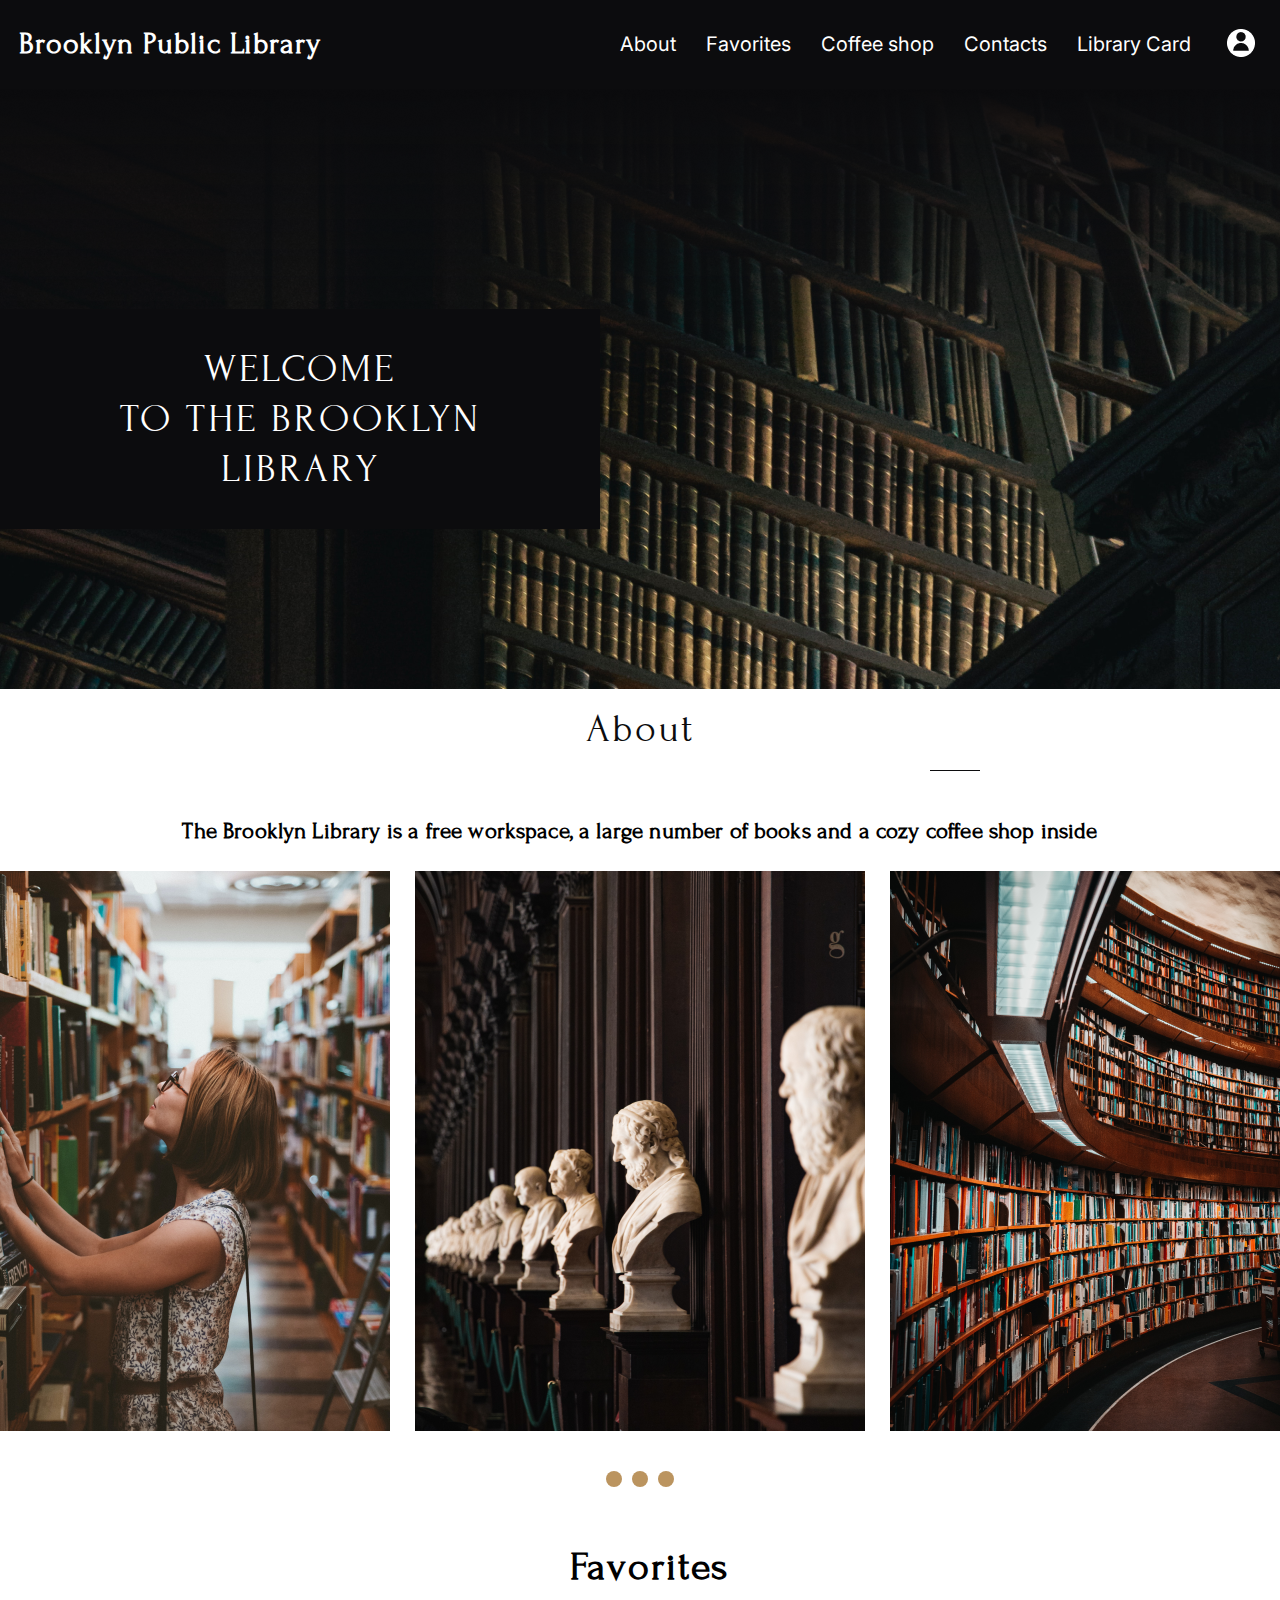
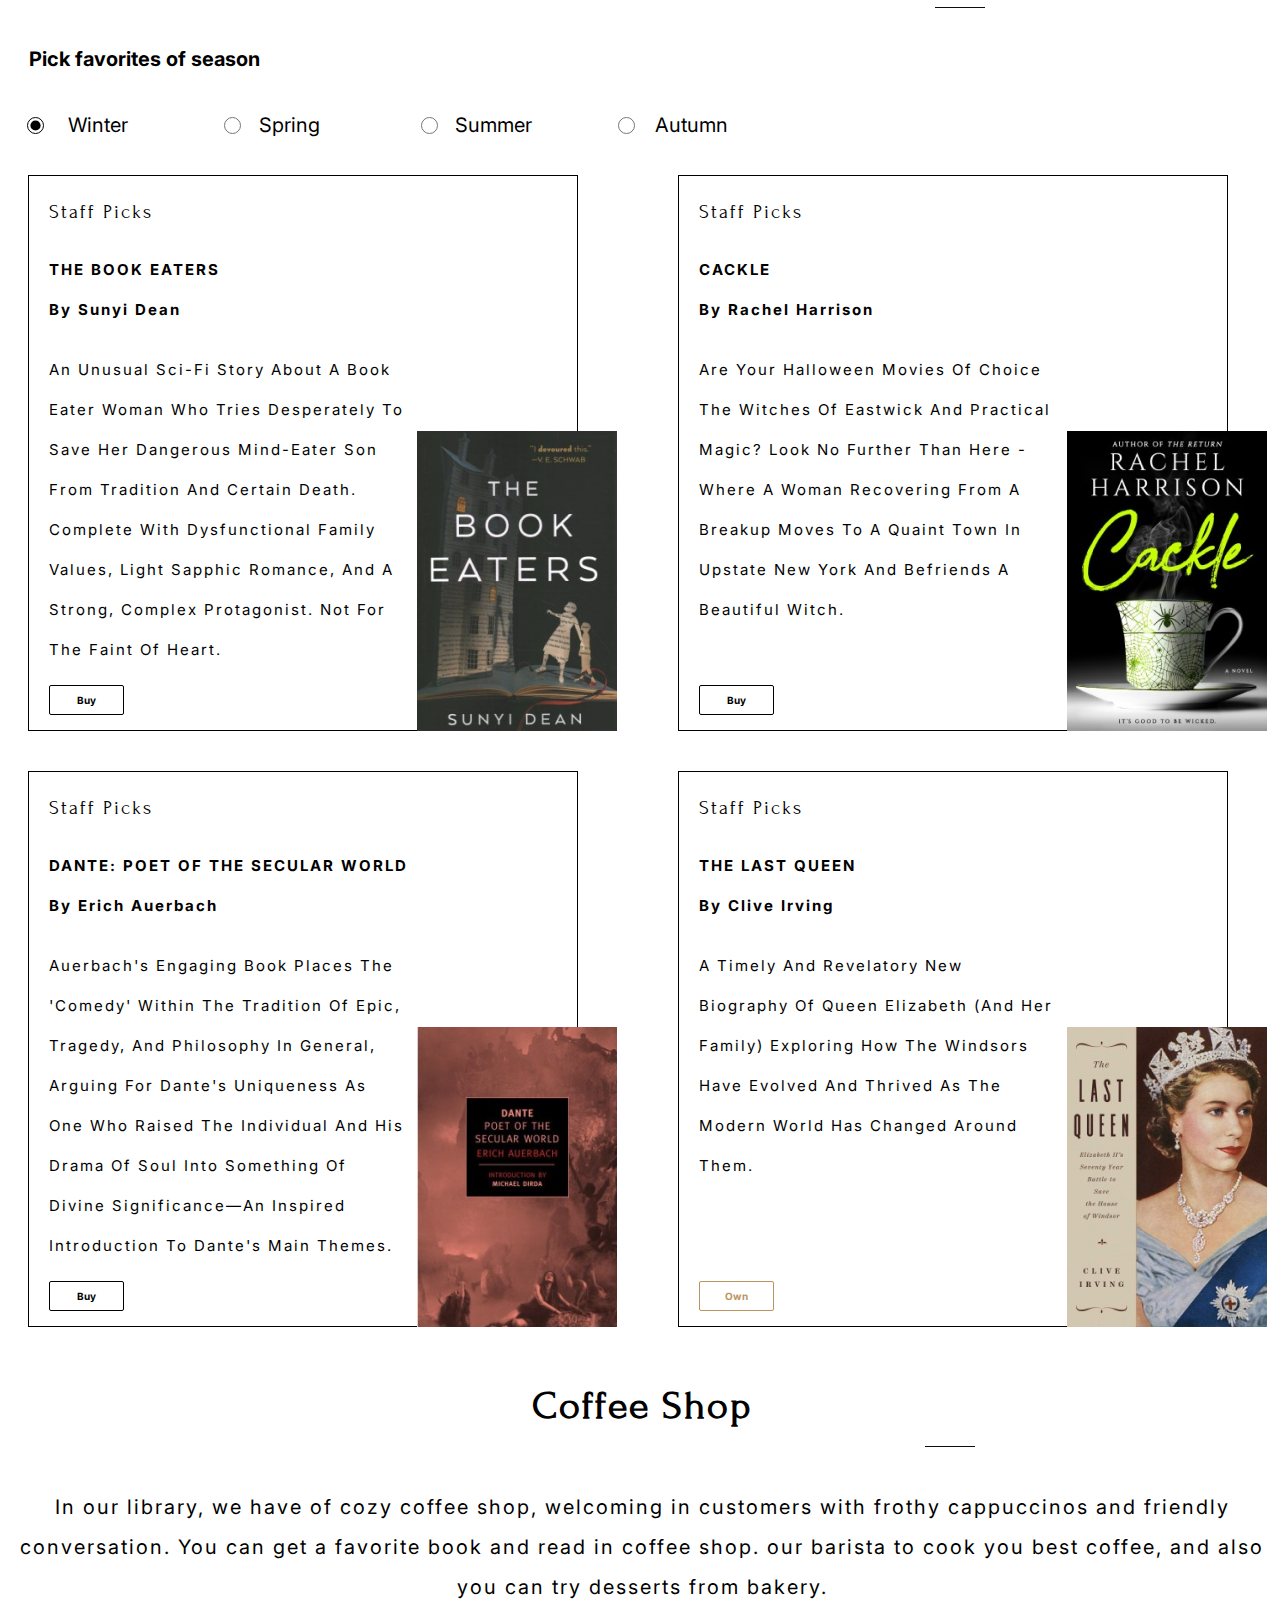
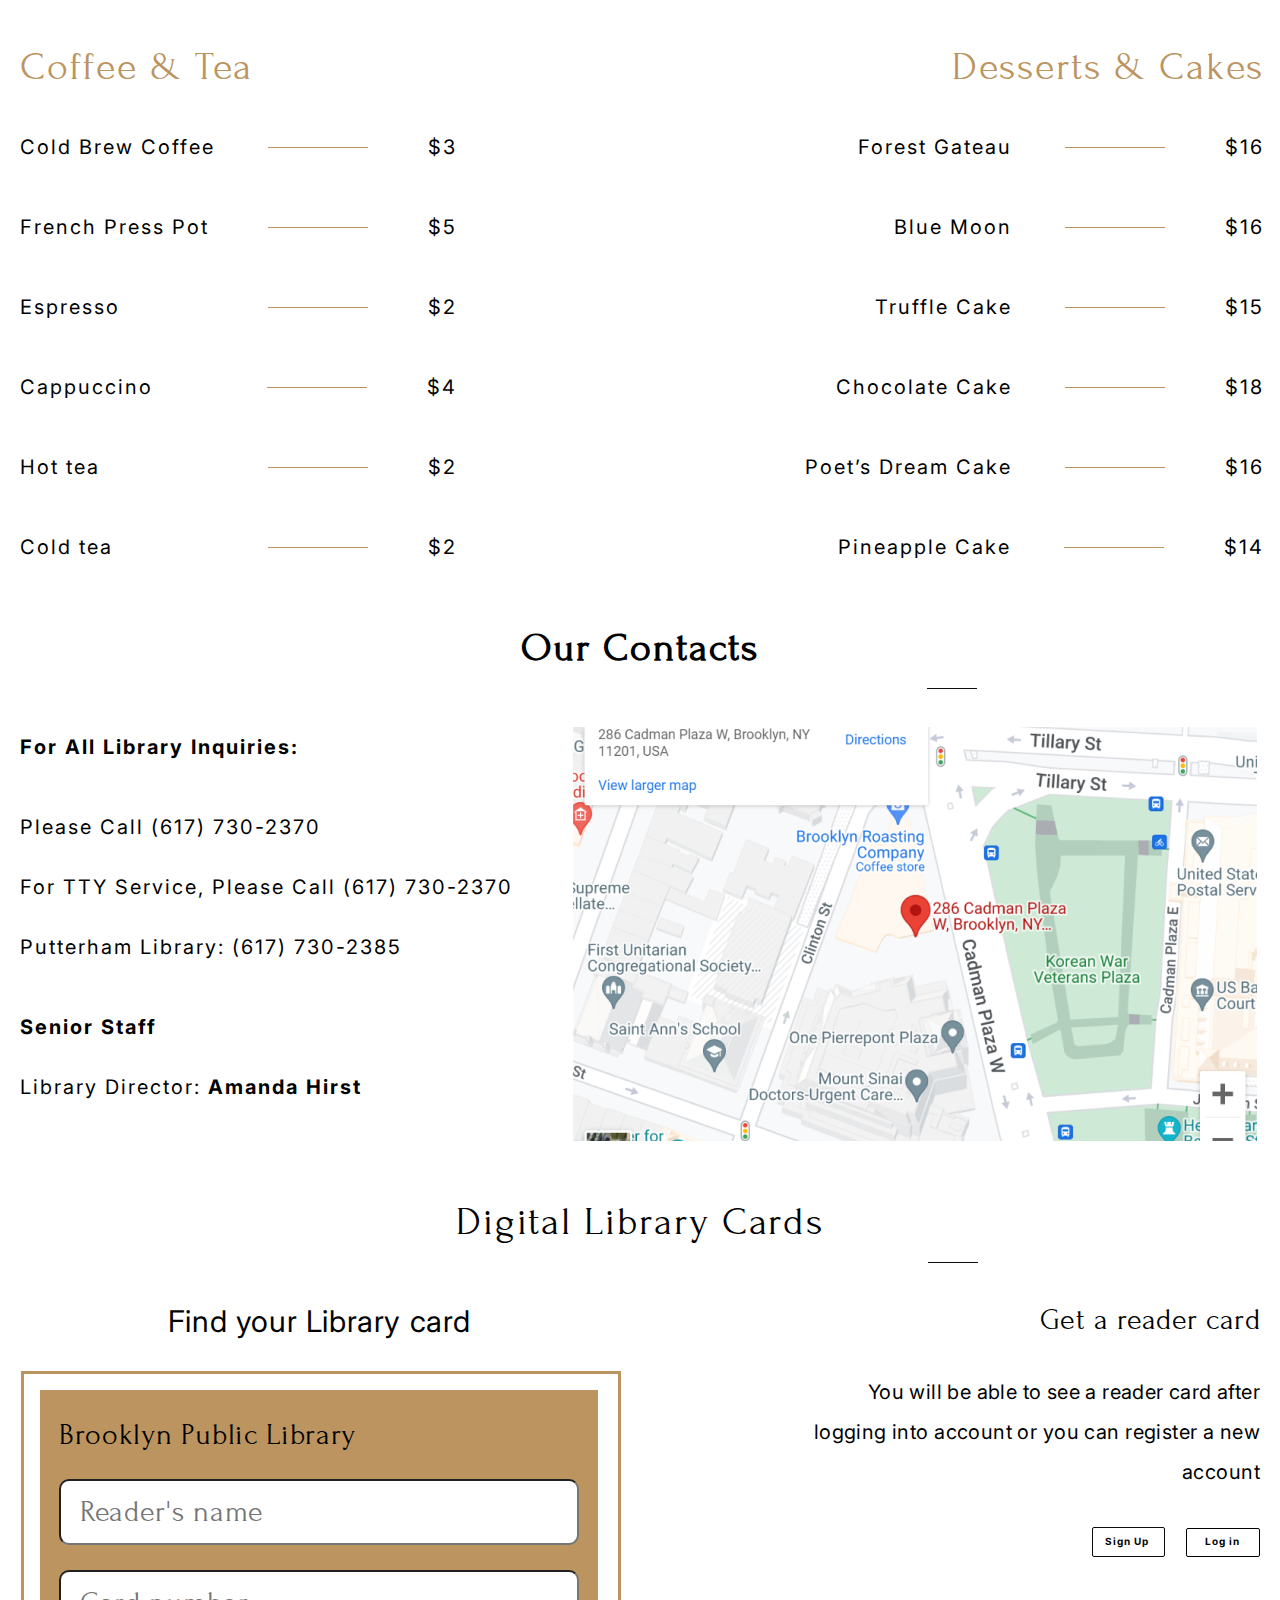
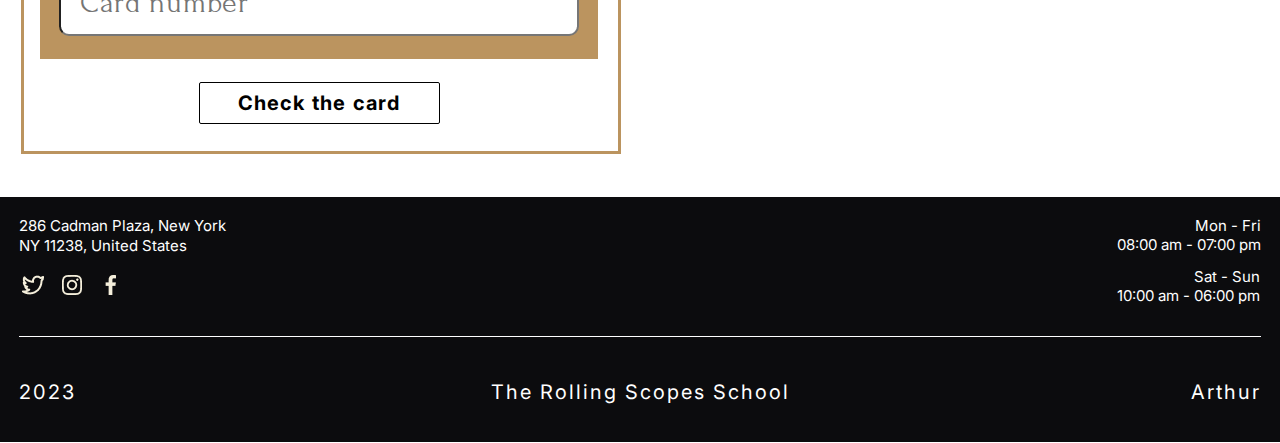
==== library/index.html @ 0f96436e "feat: pixel perfect footer" ====
<!DOCTYPE html>
<html lang="en">

<head>
  <meta charset="UTF-8" />
  <meta name="viewport" content="width=device-width, initial-scale=1.0" />
  <meta http-equiv="X-UA-Compatible" content="IE=edge" />
  <title>Library</title>
  <link rel="image/x-icon" href="/favicon.ico">
  <link href="style.css" rel="stylesheet" type="text/css" />
</head>

<body>
  <main class="main">
    <header class="header">
      <h1 class="header__title title">Brooklyn Public Library</h1>
      <nav class="nav" data-nav>
        <ul class="nav__list">
          <li class="nav__item">
            <a href="#about" class="nav__link">About</a>
          </li>
          <li class="nav__item">
            <a href="#favorites" class="nav__link">Favorites</a>
          </li>
          <li class="nav__item">
            <a href="#coffe__shop" class="nav__link">Coffee shop</a>
          </li>
          <li class="nav__item">
            <a href="#ourContacts" class="nav__link">Contacts</a>
          </li>
          <li class="nav__item">
            <a href="#library__card" class="nav__link">Library Card</a>
          </li>
        </ul>
        <div id="drop-menu">
          <div class="drop-menu">
            <div class="profile">
              Profile
              <div class="log-in">
                Log in
                <div class="sub-menu">Подменю 1
                </div>
              </div>
              <div class="register">
                Register
                <div class="sub-menu">Подменю 2
                </div>
              </div>
            </div>
          </div>
      </nav>
      <div class="profile">
        <button class="button button_icon"><img src="./img/icon/icon_profile.png" alt="icon_profile"></button>
      </div>
      <button class="burger" data-burger aria-label="Открыть меню" aria-expanded="false">
        <span class="burger__line"></span>
      </button>
    </header>
    <section class="welcome">
      <div class="welcome__title title">Welcome <br> to the Brooklyn <br> Library</div>
    </section>
    <section id="about" class="about">
      <h2 class="title about__title">About</h2>
      <div class="section-text about__section-text">The Brooklyn Library is a free workspace, a large number of books
        and a cozy coffee shop inside</div>
      <div class="slider">
        <div class="slider__item">
          <button class="swipe__left"><img src="./img/icon/carretleft.svg"></img></button>
          <div class="slider__wrapper">
            <div class="slider__images">
              <div class="slider__image"><img src="img/image1.png" alt="pretty girl"></div>
              <div class="slider__image"><img src="img/image2.png" alt="pretty statue"></div>
              <div class="slider__image"><img src="img/image3.png" alt="a lot of books"></div>
              <div class="slider__image"><img src="img/image4.png" alt="book and ladder"></div>
              <div class="slider__image"><img src="img/image5.png" alt="rome"></div>
            </div>
          </div>
          <button class="swipe__right"><img src="./img/icon/carretright.svg"></img></button>
        </div>
        <div class="slider__pagination">
          <div class="slider__button-area" data-number="1">
            <button class="slider__button"></button>
          </div>
          <div class="slider__button-area" data-number="2">
            <button class="slider__button"></button>
          </div>
          <div class="slider__button-area" data-number="3">
            <button class="slider__button"></button>
          </div>
          <div class="slider__button-area" data-number="4">
            <button class="slider__button"></button>
          </div>
          <div class="slider__button-area" data-number="5">
            <button class="slider__button"></button>
          </div>
        </div>
      </div>
    </section>
    <section id="favorites" class="favorites">
      <h2 class="title favorites__title">Favorites</h2>
      <div class="section-text favorites__section-text">Pick favorites of season</div>
      <div class="radio-text">
        <div class="winter">
          <label for="contactChoice1" class="contactChoice">
            <div class="contactChoice1-area">
              <input type="radio" id='contactChoice1' name="season" value="Winter" checked>
              <label for="contactChoice1" class="contactChoice1">Winter</label>
            </div>
          </label>
        </div>
        <div class="spring">
          <label for="contactChoice2" class="contactChoice">
            <div class="contactChoice2-area">
              <input type="radio" id="contactChoice2" name="season" value="Spring">
              <label for="contactChoice2" class="contactChoice2">Spring</label>
            </div>
          </label>
        </div>
        <div class="summer">
          <label for="contactChoice3" class="contactChoice">
            <div class="contactChoice3-area">
              <input type="radio" id="contactChoice3" name="season" value="Summer">
              <label for="contactChoice3" class="contactChoice3">Summer</label>
            </div>
          </label>
        </div>
        <div class="autumn">
          <label for="contactChoice4" class="contactChoice">
            <div class="contactChoice4-area">
              <input type="radio" id="contactChoice4" name="season" value="Autumn">
              <label for="contactChoice4" class="contactChoice4">Autumn</label>
            </div>
          </label>
        </div>
      </div>
      <div class="favorites__items">
        <div class="book">
          <div class="book__tag">Staff Picks</div>
          <div class="book__title">The book eaters</div>
          <div class="book__author">By Sunyi Dean</div>
          <div class="book__text">An Unusual Sci-Fi Story About A Book Eater Woman Who Tries Desperately To Save Her
            Dangerous Mind-Eater Son From Tradition And Certain Death. Complete With Dysfunctional Family Values, Light
            Sapphic Romance, And A Strong, Complex Protagonist. Not For The Faint Of Heart.</div>
          <button class="book__button button">Buy</button>
          <div class="book__img"><img src="img/book.png"></div>
        </div>
        <div class="book">
          <div class="book__tag">Staff Picks</div>
          <div class="book__title">Cackle</div>
          <div class="book__author">By Rachel Harrison</div>
          <div class="book__text">Are Your Halloween Movies Of Choice The Witches Of Eastwick And Practical Magic? Look
            No Further Than Here - Where A Woman Recovering From A Breakup Moves To A Quaint Town In Upstate New York
            And Befriends A Beautiful Witch.</div>
          <button class="book__button button">Buy</button>
          <div class="book__img"><img src="img/book1.png"></div>
        </div>
        <div class="book">
          <div class="book__tag">Staff Picks</div>
          <div class="book__title">Dante: poet of the secular world</div>
          <div class="book__author">By Erich Auerbach</div>
          <div class="book__text">Auerbach's engaging book places the 'Comedy' within the tradition of epic, tragedy,
            and philosophy in general, arguing for Dante's uniqueness as one who raised the individual and his drama of
            soul into something of divine significance—an inspired introduction to Dante's main themes.</div>
          <button class="book__button button">Buy</button>
          <div class="book__img"><img src="img/book2.png"></div>
        </div>
        <div class="book">
          <div class="book__tag">Staff Picks</div>
          <div class="book__title">The Last Queen</div>
          <div class="book__author">By Clive Irving</div>
          <div class="book__text">A Timely And Revelatory New Biography Of Queen Elizabeth (And Her Family) Exploring
            How The Windsors Have Evolved And Thrived As The Modern World Has Changed Around Them.</div>
          <button class="book__button button disabled">Own</button>
          <div class="book__img"><img src="img/book3.png"></div>
        </div>
        <div class="book">
          <div class="book__tag">Staff Picks</div>
          <div class="book__title">The Last Queen</div>
          <div class="book__author">By Clive Irving</div>
          <div class="book__text">A Timely And Revelatory New Biography Of Queen Elizabeth (And Her Family) Exploring
            How The Windsors Have Evolved And Thrived As The Modern World Has Changed Around Them.</div>
          <button class="book__button button">Own</button>
          <div class="book__img"><img src="img/book4.png"></div>
        </div>
        <div class="book">
          <div class="book__tag">Staff Picks</div>
          <div class="book__title">The Last Queen</div>
          <div class="book__author">By Clive Irving</div>
          <div class="book__text">A Timely And Revelatory New Biography Of Queen Elizabeth (And Her Family) Exploring
            How The Windsors Have Evolved And Thrived As The Modern World Has Changed Around Them.</div>
          <button class="book__button button">Own</button>
          <div class="book__img"><img src="img/book5.png"></div>
        </div>
        <div class="book">
          <div class="book__tag">Staff Picks</div>
          <div class="book__title">The Last Queen</div>
          <div class="book__author">By Clive Irving</div>
          <div class="book__text">A Timely And Revelatory New Biography Of Queen Elizabeth (And Her Family) Exploring
            How The Windsors Have Evolved And Thrived As The Modern World Has Changed Around Them.</div>
          <button class="book__button button">Own</button>
          <div class="book__img"><img src="img/book6.png"></div>
        </div>
        <div class="book">
          <div class="book__tag">Staff Picks</div>
          <div class="book__title">The Last Queen</div>
          <div class="book__author">By Clive Irving</div>
          <div class="book__text">A Timely And Revelatory New Biography Of Queen Elizabeth (And Her Family) Exploring
            How The Windsors Have Evolved And Thrived As The Modern World Has Changed Around Them.</div>
          <button class="book__button button">Own</button>
          <div class="book__img"><img src="img/book7.png"></div>
        </div>
        <div class="book">
          <div class="book__tag">Staff Picks</div>
          <div class="book__title">The Last Queen</div>
          <div class="book__author">By Clive Irving</div>
          <div class="book__text">A Timely And Revelatory New Biography Of Queen Elizabeth (And Her Family) Exploring
            How The Windsors Have Evolved And Thrived As The Modern World Has Changed Around Them.</div>
          <button class="book__button button">Own</button>
          <div class="book__img"><img src="img/book8.png"></div>
        </div>
        <div class="book">
          <div class="book__tag">Staff Picks</div>
          <div class="book__title">The Last Queen</div>
          <div class="book__author">By Clive Irving</div>
          <div class="book__text">A Timely And Revelatory New Biography Of Queen Elizabeth (And Her Family) Exploring
            How The Windsors Have Evolved And Thrived As The Modern World Has Changed Around Them.</div>
          <button class="book__button button">Own</button>
          <div class="book__img"><img src="img/book9.png"></div>
        </div>
        <div class="book">
          <div class="book__tag">Staff Picks</div>
          <div class="book__title">The Last Queen</div>
          <div class="book__author">By Clive Irving</div>
          <div class="book__text">A Timely And Revelatory New Biography Of Queen Elizabeth (And Her Family) Exploring
            How The Windsors Have Evolved And Thrived As The Modern World Has Changed Around Them.</div>
          <button class="book__button button">Own</button>
          <div class="book__img"><img src="img/book10.png"></div>
        </div>
        <div class="book">
          <div class="book__tag">Staff Picks</div>
          <div class="book__title">The Last Queen</div>
          <div class="book__author">By Clive Irving</div>
          <div class="book__text">A Timely And Revelatory New Biography Of Queen Elizabeth (And Her Family) Exploring
            How The Windsors Have Evolved And Thrived As The Modern World Has Changed Around Them.</div>
          <button class="book__button button">Own</button>
          <div class="book__img"><img src="img/book11.png"></div>
        </div>
    </section>
    <section id="coffee__shop" class="coffee__shop">
      <h2 class="coffee__shop__title title">Coffee Shop</h2>
      <div class="coffee__text">In our library, we have of cozy coffee shop, welcoming in customers with frothy
        cappuccinos and friendly conversation.
        You can get a favorite book and read in coffee shop. our barista to cook you best coffee, and also you can try
        desserts  from bakery.</div>
      <div class="menu">
        <div class="menu__column">
          <div class="menu__column-title">Coffee & Tea</div>
          <ul class="menu__column-list">
            <li class="menu__column-row">Cold Brew Coffee
              <div class="row__price-and-line">
                <div class="row__line"></div>
                <div class="row__price">$3</div>
              </div>
            </li>
            <li class="menu__column-row">French Press Pot
              <div class="row__price-and-line">
                <div class="row__line"></div>
                <div class="row__price">$5</div>
              </div>
            </li>
            <li class="menu__column-row">Espresso
              <div class="row__price-and-line">
                <div class="row__line"></div>
                <div class="row__price">$2</div>
              </div>
            </li>
            <li class="menu__column-row">Cappuccino
              <div class="row__price-and-line">
                <div class="row__line"></div>
                <div class="row__price">$4</div>
              </div>
            </li>
            <li class="menu__column-row">Hot tea
              <div class="row__price-and-line">
                <div class="row__line"></div>
                <div class="row__price">$2</div>
              </div>
            </li>
            <li class="menu__column-row">Cold tea
              <div class="row__price-and-line">
                <div class="row__line"></div>
                <div class="row__price">$2</div>
              </div>
            </li>
          </ul>
        </div>
        <div class="menu__column">
          <div class="menu__column-title">Desserts & Cakes</div>
          <ul class="menu__column-list">
            <li class="menu__column-row">Forest Gateau
              <div class="row__price-and-line">
                <div class="row__line"></div>
                <div class="row__price">$16</div>
              </div>
            </li>
            <li class="menu__column-row">Blue Moon
              <div class="row__price-and-line">
                <div class="row__line"></div>
                <div class="row__price">$16</div>
              </div>
            </li>
            <li class="menu__column-row">Truffle Cake
              <div class="row__price-and-line">
                <div class="row__line"></div>
                <div class="row__price">$15</div>
              </div>
            </li>
            <li class="menu__column-row">Chocolate Cake
              <div class="row__price-and-line">
                <div class="row__line"></div>
                <div class="row__price">$18</div>
              </div>
            </li>
            <li class="menu__column-row">Poet’s Dream Cake
              <div class="row__price-and-line">
                <div class="row__line"></div>
                <div class="row__price">$16</div>
              </div>
            </li>
            <li class="menu__column-row">Pineapple Cake
              <div class="row__price-and-line">
                <div class="row__line"></div>
                <div class="row__price">$14</div>
              </div>
            </li>
          </ul>
        </div>
      </div>
    </section>
    <section id="ourContacts" class="ourContacts">
      <h2 class="ourContacts__title title">Our Contacts</h2>
      <div class="contacts__content">
        <div class="contacts__info">
          <div class="text__info">For All Library Inquiries: </div>
          <div class="phone__info">
            <div>Please Call <a href="tel:(617) 730-2370">(617) 730-2370</a></div>
            <div>For TTY Service, Please Call <a href="tel:(617) 730-2370" class="tel"> (617)
                730-2370</a></div>
            <div>Putterham Library: <a href="tel:(617) 730-2385" class="tel">(617) 730-2385</a>
            </div>
          </div>
          <div class="senior__staff">
            <div class="senior__info">Senior Staff</div>
            <div class="libraryDirector">Library Director:
              <a href="AmandaHirst@gmail.com" class="amandaHirst">Amanda Hirst</a>
            </div>
          </div>
        </div>
        <div class="contacts__img"><img src="img/Rectangle4.png"></div>
      </div>
    </section>
    <section class="librarytitle">
      <h2 class="library__title title">Digital Library Cards</h2>
    </section>
    <section id="library__card" class="library__card">
      <div class="card__bg">
        <div class="findCard">Find your Library card</div>
        <div class="cardBody">
          <form class="library__form" action="" method="get">
            <div>
              <div class="card__title title">Brooklyn Public Library</div>
              <input placeholder="Reader's name" type="text" name="name" id="name" required>
              <input placeholder="Card number" type="text" name="card-number" id="email" required>
            </div>
          </form>
          <button class="libraryButton button" type="submit">Check the card</button>
        </div>
      </div>
      <div class="get__a__card">
        <div class="get__a__reader__card">Get a reader card</div>
        <div class="get__a__card-info">
          <div class="get__text">You will be able to see a reader card after <br> </div>
          <div class="log__into">logging into account or you can register a new <br></div>
          <div class="account">account</div>
        </div>
        <div class="sign__log__button">
          <button class="sign__button button">Sign Up</button>
          <button class="log__button button">Log in</button>
        </div>
    </section>
    <footer id="footer" class="footer">
      <div class="footer__contacts">
        <div>
          <div class="footer__address"><a class="white__text" href="https://maps.app.goo.gl/QK38pP2K7V49UYrVA">286
              Cadman Plaza, New York <br> NY 11238, United States</a></div>
          <div class="footer__img">
            <div class="twitter__img"><a class="white__text" href="https://twitter.com/?lang=ru"><img
                  src="./img/icon/twitterimg.png"></div></a>
            <div class="insta__img"><a class="white__text" href="https://www.instagram.com/cotodemon/"><img
                  src="./img/icon/instaimg.png"></div></a>
            <div class="facebook__img"><a class="white__text" href="https://uk-ua.facebook.com/"><img
                  src="./img/icon/facebookimg.png"></a></div>
          </div>
        </div>
        <div>
          <div class="mon__fri">Mon - Fri <br> 08:00 am - 07:00 pm</div>
          <div class="sat__sun">Sat - Sun <br> 10:00 am - 06:00 pm</div>
        </div>
      </div>
      <div class="author__info">
        <div class="year">2023</div>
        <div class="rsschool"><a class="white__text" href="https://rs.school/js-stage0/">The Rolling Scopes School</a>
        </div>
        <div class="username"><a class="white__text" href="https://github.com/LittleMeo">Arthur</a></div>
      </div>
    </footer>
  </main>
</body>
<script src="main.js"></script>

</html>
---- library/style.css ----
@import url('https://fonts.googleapis.com/css2?family=Forum&family=Inter:wght@400;700&display=swap');

html {
    scroll-behavior: smooth;
}

body {
    margin: 0px;
    /* scroll-behavior: smooth; */
}

li {
    list-style: none;
}

a:active,
a:hover,
a {
    text-decoration: none;
    color: #000000;
}

.white__text {
    color: #FFFFFF;
}

.white__text:hover {
    color: #FFFFFF;
}

.button:hover {
    transition: 0.5s;
    background-color: #BB945F;
}

.title {
    font-family: 'Forum';
    line-height: 50px;
    letter-spacing: 0.85px;
    font-size: 40px;
}

.header {
    background-color: #0C0C0E;
    color: white;
    display: flex;
    align-items: center;
    padding: 0 19px;
    margin-top: -1px
}

.header__title {
    font-size: 30px;
}

.nav__link {
    text-decoration: none;
    font-family: 'Inter';
    letter-spacing: 0px;
    color: white;
    font-size: 20px;
    /* align-self: end; */
    /* margin-left: auto; */
}

.nav__link:hover {
    font-weight: 900;
    transition: 0.4s;
}

.nav {
    margin-left: auto;
}

.nav__list {
    display: flex;
    gap: 30px;
    align-items: center;
}

.drop-menu {
    display: none;
}

.welcome__title {
    color: white;
    font-size: 40px;
    line-height: 50px;
    letter-spacing: 3px;
    text-align: left;
    background-color: #0C0C0E;
    max-width: 600px;
    padding: 35px 40px;
    box-sizing: border-box;
    text-transform: uppercase;
    text-align: center;
}

.welcome {
    background-image: url(img/Welcome.png);
    height: 600px;
    padding: 220px 0 0 0;
    box-sizing: border-box;
}

.main {
    max-width: 1440px;
    margin: 0px auto;
}

.button {
    border: 0px;
    background-color: transparent;
    margin: 0px 0 0 30px;
    border-radius: 2px;
}

.slider {
    display: flex;
    flex-direction: column;
    align-items: center;
    gap: 35px;
}

.slider__image {
    height: 560px;
}


.swipe__left {
    display: none;
}

.slider__wrapper {
    width: 1400px;
    height: 560px;
    position: relative;
    overflow: hidden;
}

.slider__images {
    display: flex;
    gap: 25px;
}

.slider__image:nth-child(4) {
    display: block;
}

.slider__image:nth-child(5) {
    display: block;
}

.swipe__right {
    display: none;
}


.slider__pagination {
    display: flex;
    justify-content: center;
}

.slider__button {
    background-color: #0C0C0E;
    display: block;
    width: 16px;
    height: 16px;
    border: none;
    border-radius: 50%;
    cursor: pointer;
}

.slider__button-area {
    color: transparent;
    width: 26px;
    height: 26px;
    cursor: pointer;
    border: 0;
    border-radius: 50%;
    display: flex;
    align-content: center;
    justify-content: center;
    align-items: center;
    flex-wrap: wrap;
}

[data-active-slide-number="1"] .slider__images {
    transform: translate(0px, 0px);
    transition: 0.5s;
}

[data-active-slide-number="2"] .slider__images {
    transform: translate(-475px, 13px);
    transition: 0.5s;
}

[data-active-slide-number="3"] .slider__images {
    transform: translate(-975px, 13px);
    transition: 0.5s;
}

[data-active-slide-number="1"] .slider__button:nth-child(1) {
    background-color: #BB945F;
}

[data-active-slide-number="2"] .slider__button:nth-child(2) {
    background-color: #BB945F;
}

[data-active-slide-number="3"] .slider__button:nth-child(3) {
    background-color: #BB945F;
}

[data-active-slide-number="4"] .slider__button:nth-child(4) {
    background-color: #BB945F;
}

[data-active-slide-number="5"] .slider__button:nth-child(5) {
    background-color: #BB945F;
}

.slider__button-area:nth-child(4) {
    display: none;
}

.slider__button-area:nth-child(5) {
    display: none;
}

.section-text {
    font-family: 'Inter';
    font-weight: bold;
    font-size: 15px;
    line-height: 40px;
    color: #000000;
    margin: 52px 0 15px 22px;
}

.about__title {
    text-align: center;
    margin: 20px 0;
    color: #0C0C0E;
    font-family: Forum;
    font-size: 40px;
    font-style: normal;
    font-weight: 400;
    line-height: 40px;
    letter-spacing: 2px;
    text-transform: capitalize;
}

.about__title::before {
    content: '';
    height: 1px;
    width: 50px;
    position: absolute;
    background-color: #0C0C0E;
    top: 770px;
    left: 930px;
}

.about__section-text {
    font-family: Forum;
    font-size: 23px;
    text-align: center;
    margin: 62px 0px 20px 0px;
    letter-spacing: 0.16px;
}

.section__title {
    font-size: 40px;
}

.favorites__title {
    text-align: center;
    margin: 50px 0px 0px 18px;
    letter-spacing: 2px;
}

.favorites__title::before {
    content: '';
    height: 1px;
    width: 50px;
    position: absolute;
    background-color: #0C0C0E;
    top: 1607px;
    left: 935px;
}

.favorites__section-text {
    font-family: Inter;
    font-weight: 700;
    color: #000000;
    font-size: 20px;
    margin: 47px 0 0 29px;
}

.book {
    border: solid;
    border-width: 1px;
    position: relative;
    margin-right: 30px;
    width: 550px;
    padding-left: 20px;
    box-sizing: border-box;
    padding-top: 16px;
    flex-direction: column;
    display: flex;
    padding-bottom: 15px;
}

.book:nth-child(5) {
    display: none;
}

.book:nth-child(6) {
    display: none;
}

.book:nth-child(7) {
    display: none;
}

.book:nth-child(8) {
    display: none;
}

.book:nth-child(9) {
    display: none;
}

.book:nth-child(10) {
    display: none;
}

.book:nth-child(11) {
    display: none;
}

.book:nth-child(12) {
    display: none;
}

.radio-text {
    font-size: 20px;
    font-family: Inter;
    display: flex;
    gap: 171px;
    margin: 33px 0px 0px 27px;
}

input[type="radio"]:checked {
    accent-color: #000000;
}

.contactChoice1-area ~ input[type="radio"]:checked {
    font-weight: 700;
}

.contactChoice:nth-child(1) {
    display: flex;
    gap: 20px;
}

.contactChoice:nth-child(2) {
    display: flex;
    gap: 20px;
}

.contactChoice:nth-child(3) {
    display: flex;
    gap: 17px;
}

.contactChoice:nth-child(4) {
    display: flex;
    gap: 17px;
}

#contactChoice1 {
    width: 17px;
    height: 17px;
    cursor: pointer;
    margin: 0;
    padding: 0;
}

.contactChoice1-area {
    width: 26px;
    height: 26px;
    cursor: pointer;
    border: 0;
    margin: 0px 0 0 0;
    padding: 0px 0 0 0;
    display: flex;
    justify-content: center;
    align-items: center;
    gap: 24px;
    flex-wrap: wrap;
    flex-direction: column;
}

#contactChoice2 {
    width: 17px;
    height: 17px;
    cursor: pointer;
    margin: 0;
    padding: 0;
}

.contactChoice2-area {
    width: 26px;
    height: 26px;
    cursor: pointer;
    border: 0;
    margin: 0px 0 0 0;
    padding: 0px 0 0 0;
    display: flex;
    justify-content: center;
    align-items: center;
    gap: 18px;
    flex-wrap: wrap;
    flex-direction: column;
}


#contactChoice3 {
    width: 17px;
    height: 17px;
    cursor: pointer;
    margin: 0;
    padding: 0;
}

.contactChoice3-area {
    width: 26px;
    height: 26px;
    cursor: pointer;
    border: 0;
    margin: 0px 0 0 0;
    padding: 0px 0 0 0;
    display: flex;
    justify-content: center;
    align-items: center;
    gap: 17px;
    flex-wrap: wrap;
    flex-direction: column;
}

#contactChoice4 {
    width: 17px;
    height: 17px;
    cursor: pointer;
    margin: 0;
    padding: 0;
}

.contactChoice4-area {
    width: 26px;
    height: 26px;
    cursor: pointer;
    border: 0;
    margin: 0px 0 0 0;
    padding: 0px 0 0 0;
    display: flex;
    justify-content: center;
    align-items: center;
    gap: 20px;
    flex-wrap: wrap;
    flex-direction: column;
}

.book__tag {
    font-size: 20px;
    line-height: 40px;
    letter-spacing: 2px;
    font-family: 'Forum';
}

.favorites__items {
    position: relative;
    grid-template-columns: repeat(2, 540px);
    display: grid;
    justify-content: space-between;
    margin: 0 auto;
    padding: 37px 62px 0 28px;
    gap: 40px 0px;
}

.book__author {
    font-family: 'Inter';
    font-weight: bold;
    font-size: 15px;
    letter-spacing: 2px;
    line-height: 40px;
}

.book__title {
    font-family: 'Inter';
    font-weight: bold;
    font-size: 15px;
    letter-spacing: 2px;
    line-height: 40px;
    text-transform: uppercase;
    padding-top: 18px;
}

.book__text {
    display: grid;
    font-family: 'Inter';
    font-size: 15px;
    letter-spacing: 2px;
    line-height: 40px;
    grid-template-columns: 357px 200px;
    padding: 20px 0px 15px 0px;
    text-transform: capitalize;
}

.book__button {
    background-color: transparent;
    border: solid;
    border-width: 1px;
    width: 75px;
    height: 30px;
    font-family: 'Inter';
    font-weight: bold;
    text-align: center;
    margin: auto auto 0 0px;
    align-self: auto;
    font-size: 10px;
}

.disabled {
    pointer-events: none;
    border-color: #BB945F;
    color: #BB945F;
}

.book__img {
    position: absolute;
    bottom: -5px;
    right: -40px;
}

.coffee__shop {
    display: flex;
    flex-direction: column;
    gap: 40px;
    padding: 20px 16px 36px 20px;
    align-items: center;
}

.coffee__shop__title {
    margin: 34px 0px 16px 0;
    letter-spacing: 2px;
}

.coffee__shop::before {
    content: "";
    height: 1px;
    width: 50px;
    position: absolute;
    background-color: rgb(12, 12, 14);
    top: 3046px;
    left: 925px;
}

.coffee__text {
    text-align: center;
    font-size: 20px;
    font-family: 'Inter';
    line-height: 40px;
    letter-spacing: 2px;
}

.menu {
    display: flex;
    width: 100%;
    justify-content: space-between;
}

.menu__column {
    display: flex;
    flex-direction: column;
    gap: 40px;
}

.menu__column:nth-child(2) {
    align-items: flex-end;
}

.menu__column-title {
    color: #BB945F;
    font-family: Forum;
    font-size: 40px;
    font-style: normal;
    font-weight: 400;
    line-height: 40px;
    letter-spacing: 2px;
}

.menu__column-list {
    margin: 0;
    padding: 0;
    display: flex;
    flex-direction: column;
    gap: 40px;
}

.menu__column:nth-child(2) .menu__column-list {
    align-items: flex-end;
}

.menu__column-row {
    color: #000;
    font-family: Inter;
    font-size: 20px;
    font-style: normal;
    font-weight: 400;
    line-height: 40px;
    letter-spacing: 2px;
    display: flex;
    gap: 53px;
    justify-content: space-between;
}

.row__price-and-line {
    display: flex;
    gap: 60px;
}

.row__line::before {
    content: '';
    background-color: #BB945F;
    width: 100px;
    height: 1px;
    position: relative;
    display: block;
    top: 20px;
}

.ourContacts {
    display: flex;
    flex-direction: column;
    padding: 20px 20px 52px 20px;
    gap: 54px;
}

.ourContacts__title {
    text-align: center;
    letter-spacing: 2px;
    margin: 0;
}

.ourContacts__title::before {
    content: '';
    height: 1px;
    width: 50px;
    position: absolute;
    background-color: #0C0C0E;
    top: 3888px;
    left: 927px;
}

.contacts__content {
    display: flex;
    justify-content: space-between;
}

.contacts__info {
    display: flex;
    flex-direction: column;
    gap: 40px;
}

.text__info {
    font-family: 'Inter';
    font-size: 20px;
    line-height: 40px;
    letter-spacing: 2px;
    font-weight: bold;
}

.phone__info {
    font-family: 'Inter';
    font-size: 20px;
    letter-spacing: 2px;
    line-height: 40px;
    display: flex;
    flex-direction: column;
    gap: 20px;
}

.senior__staff {
    display: flex;
    flex-direction: column;
    gap: 20px;
}

.senior__info {
    font-family: 'Inter';
    font-weight: bold;
    font-size: 20px;
    line-height: 40px;
    letter-spacing: 2px;
    display: flex;
}

.libraryDirector {
    font-family: 'Inter';
    font-size: 20px;
    line-height: 40px;
    letter-spacing: 2px;
}

.amandaHirst {
    font-family: 'Inter';
    font-size: 20px;
    font-weight: bold;
    letter-spacing: 2px;
    line-height: 40px;
}

.library__title {
    text-align: center;
    margin: 0;
    letter-spacing: 1.85px;
    font-weight: 400;
}

.library__title::before {
    content: '';
    height: 1px;
    width: 50px;
    position: absolute;
    background-color: #0C0C0E;
    top: 4462px;
    left: 928px;
}

.findCard {
    font-family: 'Inter';
    font-size: 30px;
    line-height: auto;
    margin: 56px 0 0 0px;
    letter-spacing: 0.6px;
    text-align: center;
    padding: 0px 0 0 18px;
}

.libraryButton {
    font-family: 'Inter';
    font-weight: bold;
    font-size: 20px;
    line-height: auto;
    letter-spacing: 1px;
}

.for__tty {
    font-family: 'Inter';
    font-size: 20px;
    line-height: 40px;
    letter-spacing: 1px;
    font-weight: 400;
}

.please__call {
    font-family: 'Inter';
    font-size: 20px;
    line-height: 40px;
    letter-spacing: 2.2px;
    font-weight: 400;
}

.library__card {
    display: flex;
    justify-content: space-between;
}

.cardBody {
    padding: 16px 20px 27px 16px;
    margin: 32px 0 0 21px;
    box-sizing: border-box;
    border: solid 3px;
    width: 600px;
    border-color: #BB945F;
}

#name {
    display: flex;
    width: 520px;
    height: 66px;
    border-radius: 10px;
    margin: 19px 0px 0px 15px;
    font-family: 'Forum';
    font-size: 30px;
    letter-spacing: 0.7px;
    box-sizing: border-box;
    padding: 0 0 0 19px;
}

#email {
    width: 520px;
    height: 66px;
    border-radius: 10px;
    margin: 25px 0px 0px 15px;
    padding: 0 0 0 19px;
    font-family: 'Forum';
    font-size: 30px;
    letter-spacing: 0.7px;
    max-width: 520px;
    box-sizing: border-box;
}

.card__title {
    font-size: 30px;
    margin: 0px 0px 0 15px;
    letter-spacing: 0.65px;
}

.libraryButton {
    width: 241px;
    height: 42px;
    font-family: 'Inter';
    font-size: 20px;
    letter-spacing: 1.2px;
    margin: 23px auto 0px;
    display: block;
    border-color: #0C0C0E;
    border: solid 1px;
}

.library__form {
    background-color: #BB945F;
    padding: 20px 0px 23px 4px;
}

.get__a__card {
    display: flex;
    flex-direction: column;
    gap: 35px;
    padding: 0 20px 0 0;
}

.get__a__reader__card {
    font-family: 'Forum';
    font-size: 30px;
    letter-spacing: 0.5px;
    text-align: right;
    margin: 56px 0 0 0;
}

.get__text {
    font-family: 'Inter';
    font-size: 20px;
    line-height: 40px;
    letter-spacing: 0.4px;
    text-align: right;
}

.log__into {
    font-family: 'Inter';
    font-size: 20px;
    line-height: 40px;
    letter-spacing: 0.42px;
}

.account {
    font-family: 'Inter';
    font-size: 20px;
    line-height: 40px;
    letter-spacing: 0.42px;
    text-align: right;
}

.sign__log__button {
    text-align: right;
}

.log__button {
    margin: 0px 0 0 17px;
    border: solid 1px;
    padding: 6px 19px 9px 18px;
    font-weight: 700;
    font-family: Inter;
    font-size: 10px;
    letter-spacing: 1px;
}

.sign__button {
    border: solid 1px;
    border-color: #0C0C0E;
    padding: 7px 15px 9px 12px;
    font-weight: 700;
    margin: 0;
    font-family: Inter;
    font-size: 10px;
    letter-spacing: 1px;
}

.footer {
    background-color: #0C0C0E;
    margin: 43px 0 0 0;
    padding: 19px 19px 0px;
}

.footer__address {
    line-height: 20px;
    font-size: 15px;
    color: #FFFFFF;
    font-family: Inter;
}

.footer__img {
    display: flex;
    gap: 15px;
    padding: 17px 0px 0 2px;
}

.mon__fri {
    text-align: right;
    color: #FFFFFF;
    font-family: Inter;
    font-size: 15px;
}

.sat__sun {
    text-align: right;
    color: #FFFFFF;
    font-family: Inter;
    font-size: 15px;
    padding: 13px 1px 0 0px;
}

.line {
    background-color: #FFFFFF;
    width: 1400px;
}

.year {
    color: #FFFFFF;
    width: 130px;
}

.rsschool {
    color: #FFFFFF;
    text-align: center;
}

.username {
    color: #FFFFFF;
    text-align: right;
    width: 130px;
}

.footer__contacts {
    display: flex;
    justify-content: space-between;
}

.author__info {
    display: flex;
    height: 100px;
    margin: 31px 0 0 0;
    border-top: 1px solid #FFFFFF;
    font-size: 20px;
    font-family: 'Inter';
    letter-spacing: 2px;
    padding: 5px 0 0 0;
    justify-content: space-between;
    align-items: center;
}

.burger {
    position: relative;
    width: 45px;
    height: 20px;
    display: none;
    border: none;
    padding: 0;
    background-color: transparent;
    cursor: pointer;
}

.burger__line {
    position: absolute;
    left: 0;
    top: 50%;
    width: 100%;
    height: 2px;
    background-color: #FFFFFF;
    transform: translateY(-50%);
    transition: 0.5s;
}

.burger::before,
.burger::after {
    content: "";
    position: absolute;
    left: 0;
    width: 100%;
    height: 2px;
    background-color: #FFFFFF;
    transition: 0.5s;
}

.burger::before {
    top: 0;
}

.burger::after {
    bottom: 0;
}

@media (max-width: 1024px) {
    .header {
        position: sticky;
        top: -0.1px;
        z-index: 10;
        /* gap: 34px; */
    }

    .favorites__items {
        grid-template-columns: repeat(1, 550px);
        justify-content: center;
    }

    .favorites__section-text {
        max-width: 675px;
        margin: 52px auto 15px;
    }

    .radio-text {
        justify-content: center;
    }

    .burger {
        display: block;
    }

    .nav {
        position: fixed;
        right: 0;
        top: 0;
        z-index: 1000;
        padding: 15px 0 103px 0;
        background-color: #0C0C0E;
        transform: translate(150%, 90px);
        transition: 0.5s;
    }

    .nav__list {
        flex-direction: column;
        align-items: flex-start;
        margin: 0;
        padding: 0;
    }

    .nav__item::not(:last-child) {
        margin-right: 0;
        margin-bottom: 30px;
    }

    .nav__link {
        font-size: 20px;
        line-height: 45px;
        width: 332px;
        display: block;
        text-align: center;
    }

    .nav--visible .nav {
        transform: translate(0%, 90px);
        transition: 0.5s;
    }

    .profile {
        margin-left: auto;
        display: none;
    }

    .nav--visible .burger__line {
        opacity: 0;
        transition: 0.5s;
    }

    .nav--visible .burger::before {
        top: 0;
        transform: rotate(45deg);
        left: 5px;
        transition: 0.5s;
    }

    .nav--visible .burger::after {
        transform: rotate(-45deg);
        top: 0;
        left: 5px;
        transition: 0.5s;
    }

    .slider__item {
        display: flex;
        justify-content: space-evenly;

    }

    .slider__image {
        align-items: center;
        /* display: flex; */
        margin: -12px 0px 0px 0px;
    }

    /* .slider__image:nth-child(1n){
        /* display: block; */
    /* }
    .slider__image:nth-child(2n){
        /* display: none; */
    /* } */
    .slider__pagination {
        margin: 25px 0px 0px 0px;
    }

    .swipe__left {
        position: relative;
        background-color: transparent;
        border: 0px;
        display: block;
    }

    .swipe__right {
        position: relative;
        background-color: transparent;
        border: 0px;
        display: block;
    }

    .slider__wrapper {
        position: relative;
        width: 500px;
        height: 562px;
        overflow: hidden;
    }

    .slider__images {
        position: absolute;
        display: flex;
        gap: 51px;
        transform: translate(25px, 13px);
    }

    .slider__image:nth-child(4) {
        display: block;
    }

    .slider__image:nth-child(5) {
        display: block;
    }

    .slider__button-area:nth-child(4) {
        display: flex;
    }

    .slider__button-area:nth-child(5) {
        display: flex;
    }

    [data-active-slide-number="1"] .slider__images {
        transform: translate(25px, 13px);
        transition: 0.5s;
    }

    [data-active-slide-number="2"] .slider__images {
        transform: translate(-475px, 13px);
        transition: 0.5s;
    }

    [data-active-slide-number="3"] .slider__images {
        transform: translate(-975px, 13px);
        transition: 0.5s;
    }

    [data-active-slide-number="4"] .slider__images {
        transform: translate(-1475px, 13px);
        transition: 0.5s;
    }

    [data-active-slide-number="5"] .slider__images {
        transform: translate(-1980px, 13px);
        transition: 0.5s;
    }

    [data-active-slide-number="1"] .slider__button:nth-child(1) {
        background-color: #BB945F;
    }

    [data-active-slide-number="2"] .slider__button:nth-child(2) {
        background-color: #BB945F;
    }

    [data-active-slide-number="3"] .slider__button:nth-child(3) {
        background-color: #BB945F;
    }

    [data-active-slide-number="4"] .slider__button:nth-child(4) {
        background-color: #BB945F;
    }

    [data-active-slide-number="5"] .slider__button:nth-child(5) {
        background-color: #BB945F;
    }



}

.drop-menu {
    height: 40px;
    cursor: pointer;
}

@media (max-width: 1050px) {
    .nav__list {
        padding: 0;
    }
}
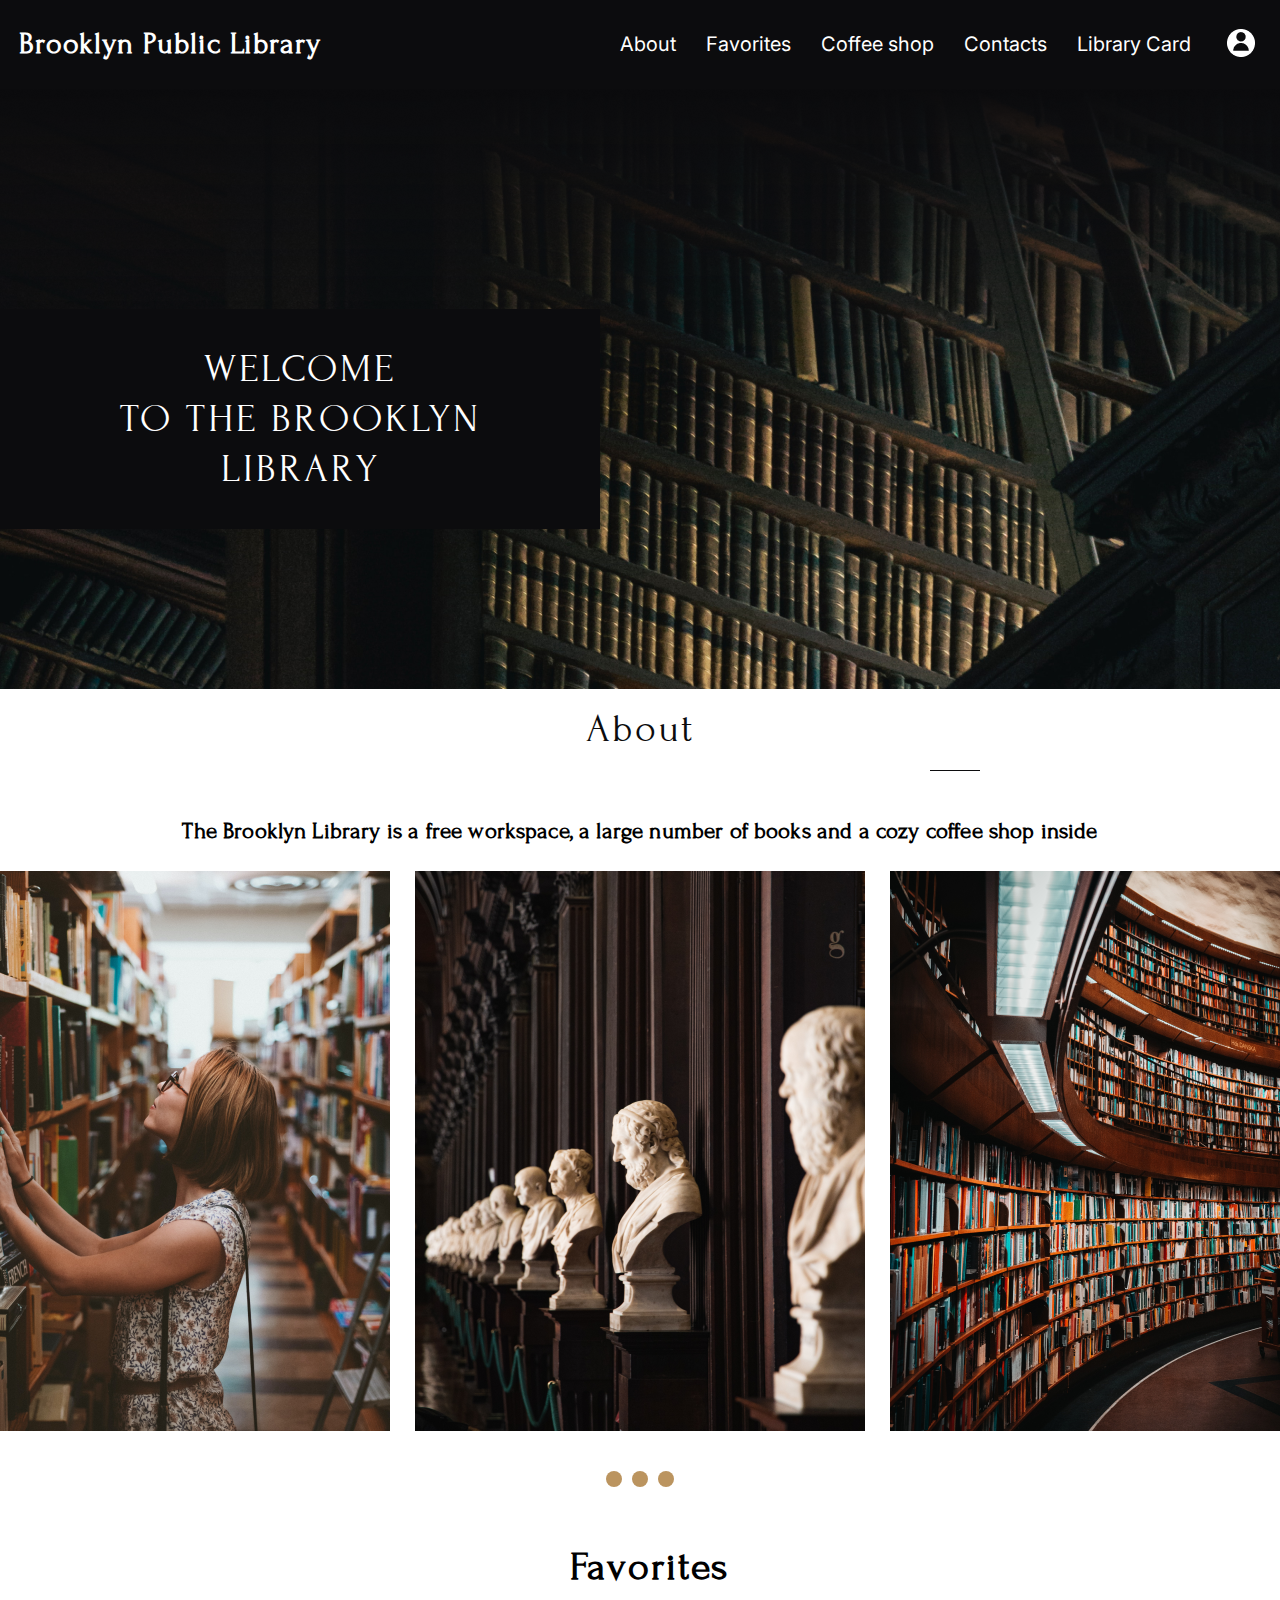
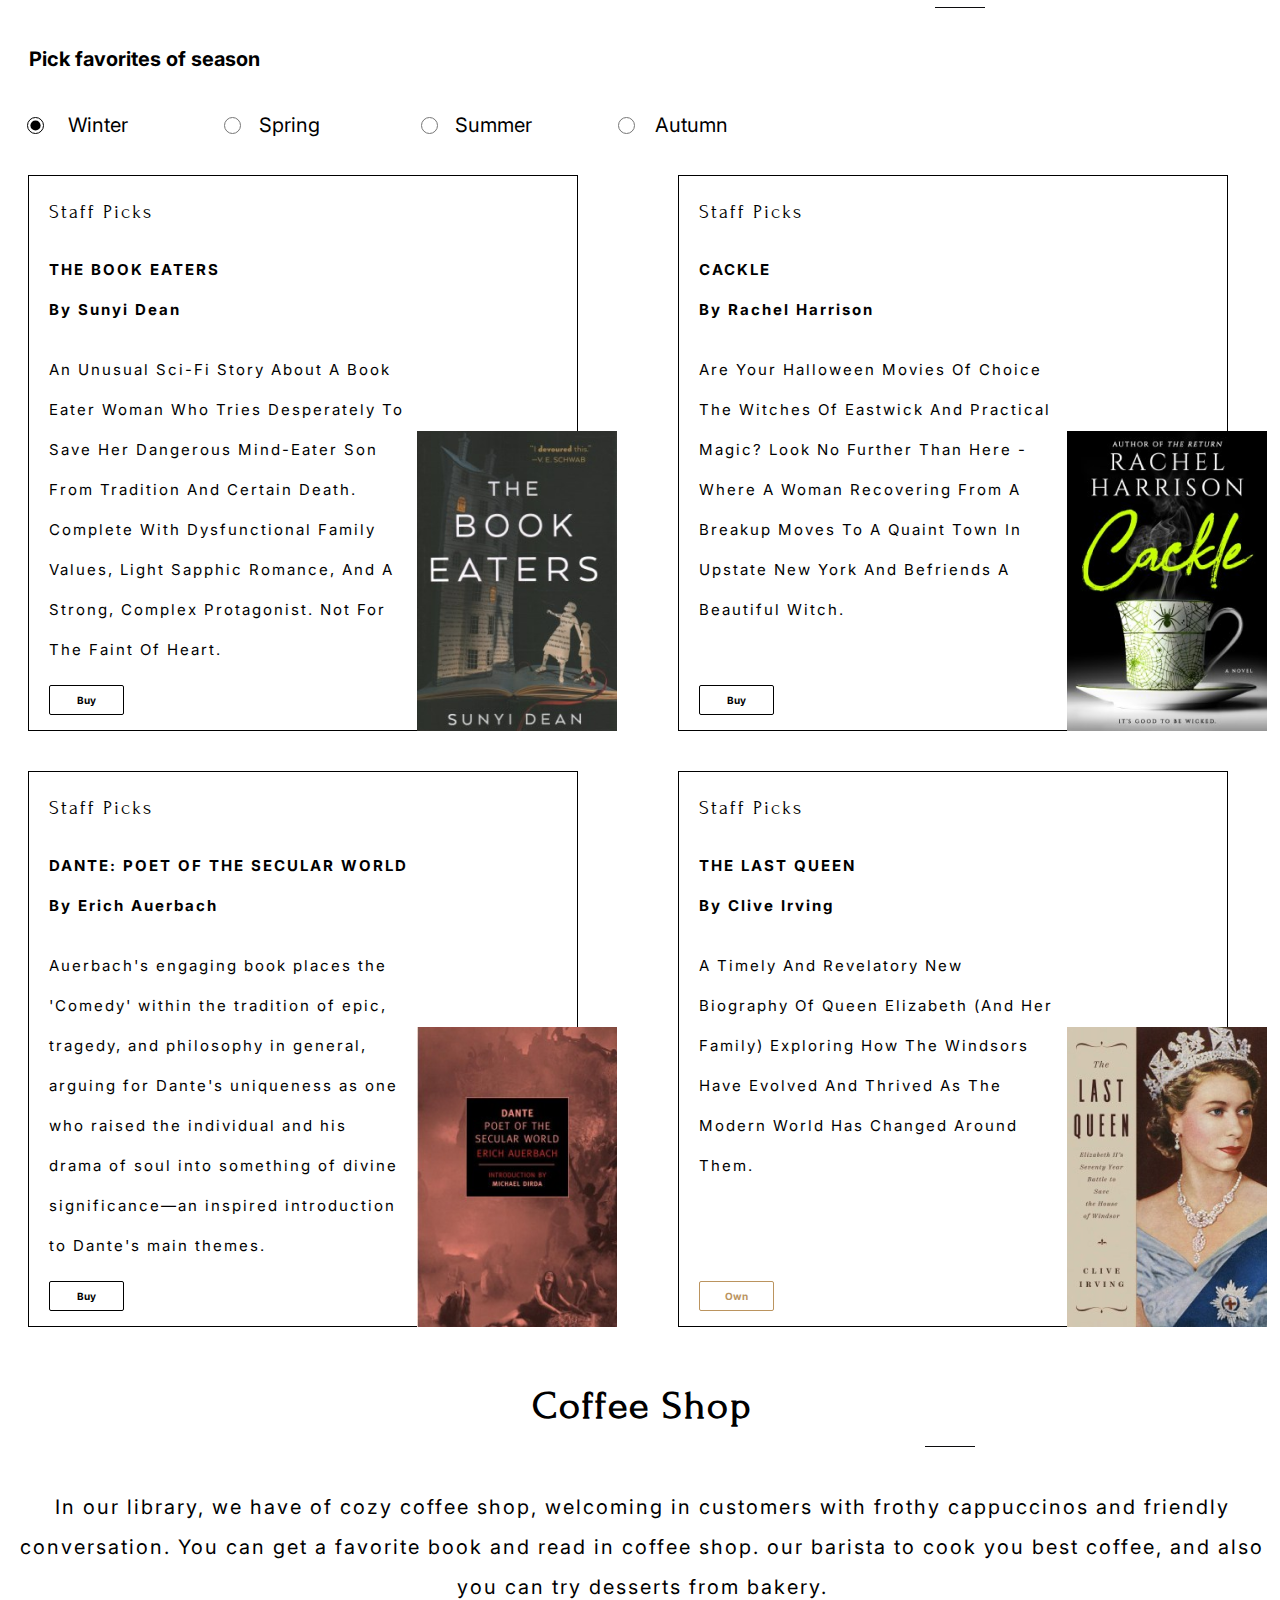
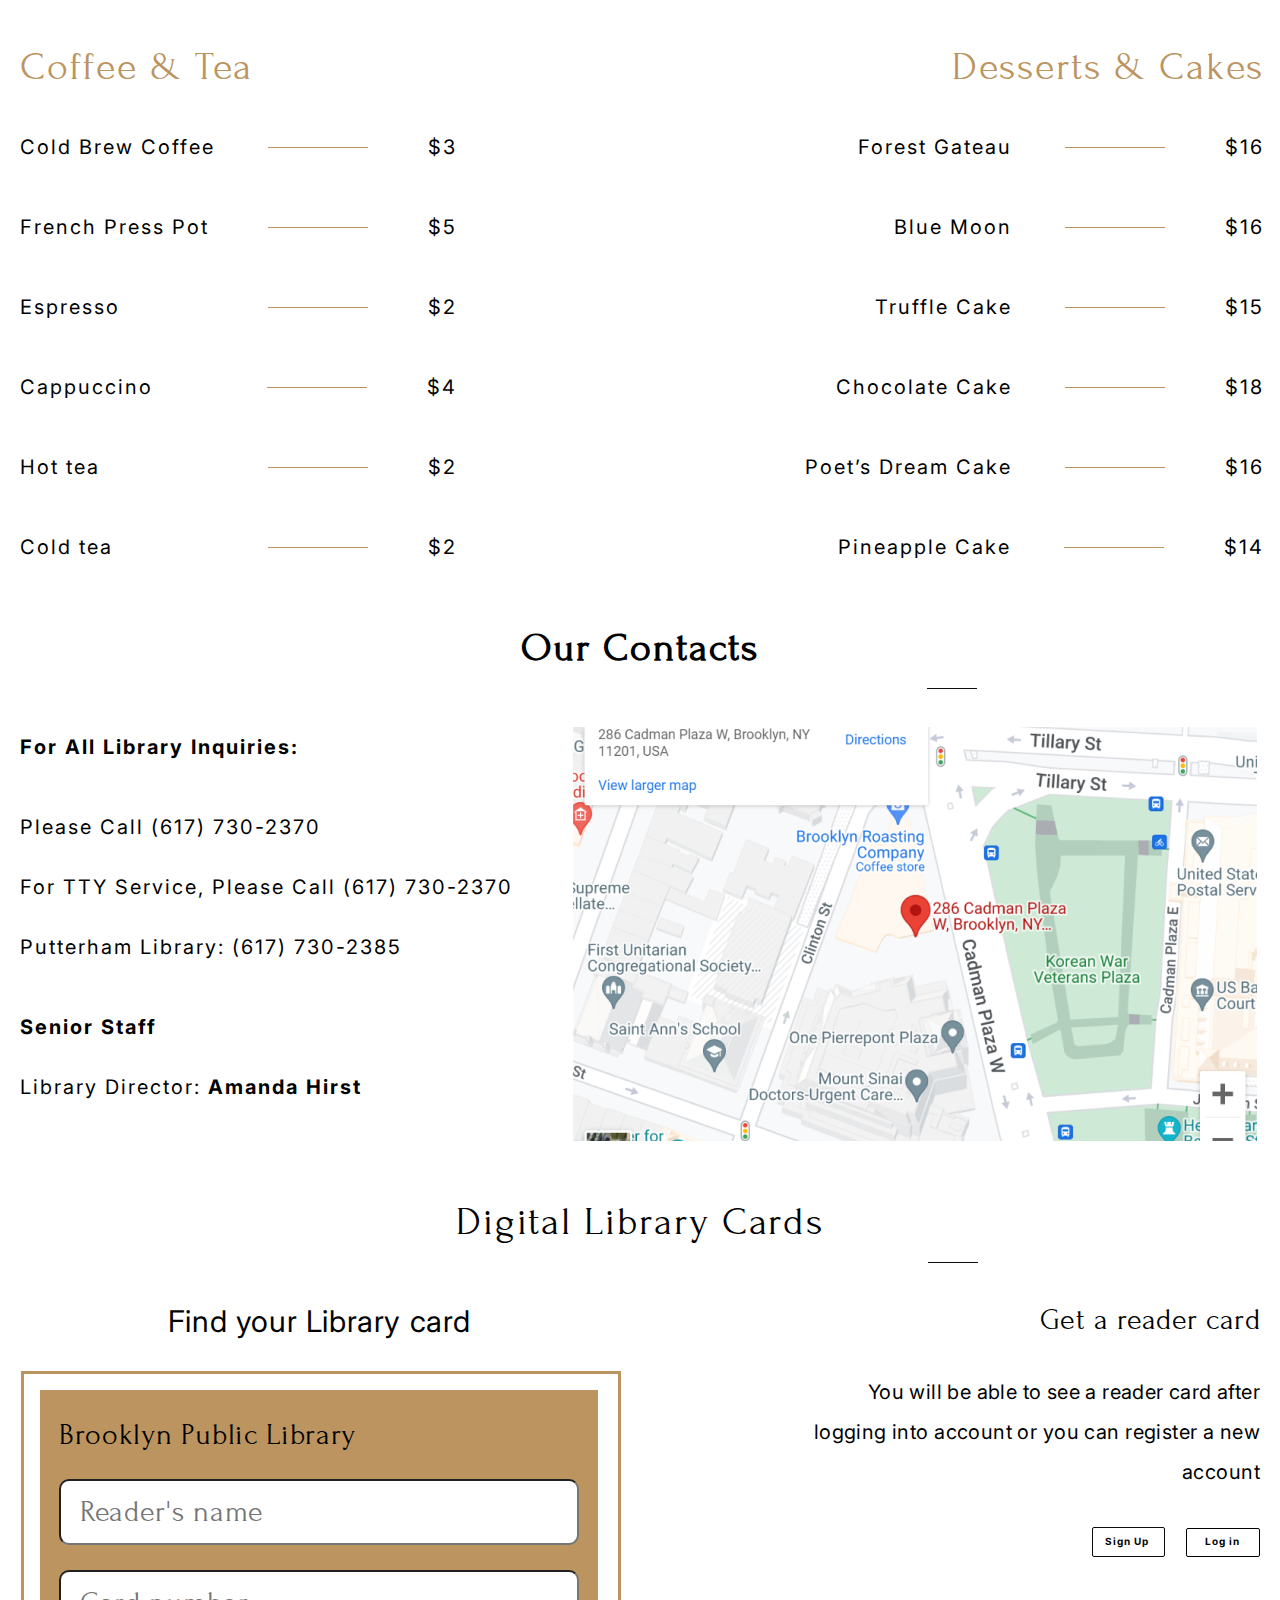
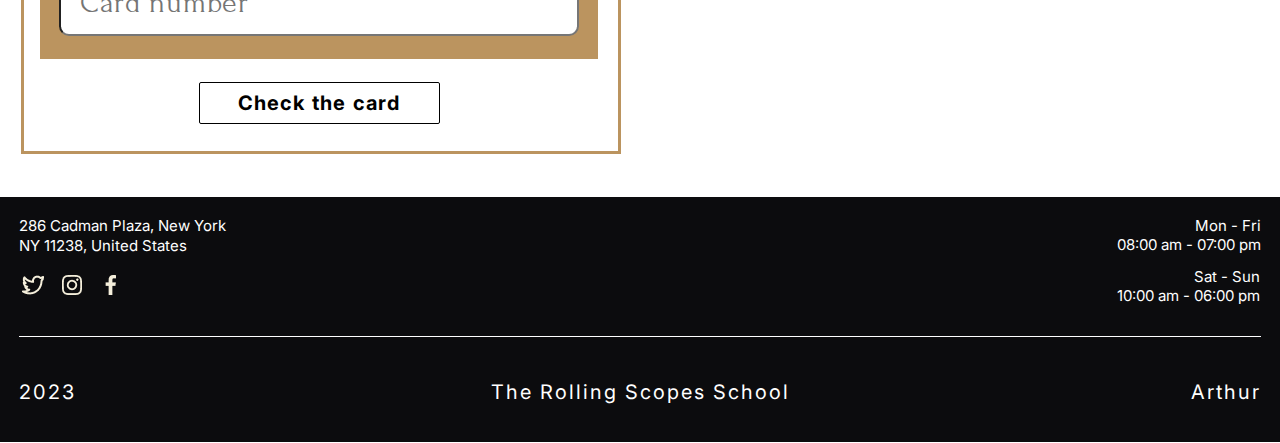
==== commit 536d5cdd: "feat: pixel perfect welcome section" ====
--- a/library/index.html
+++ b/library/index.html
@@ -57,7 +57,7 @@
       </button>
     </header>
     <section class="welcome">
-      <div class="welcome__title title">Welcome <br> to the Brooklyn <br> Library</div>
+      <div class="welcome__title title">Welcome <br> to the Brooklyn Library</div>
     </section>
     <section id="about" class="about">
       <h2 class="title about__title">About</h2>
--- a/library/style.css
+++ b/library/style.css
@@ -247,7 +247,6 @@
     font-weight: 400;
     line-height: 40px;
     letter-spacing: 2px;
-    text-transform: capitalize;
 }
 
 .about__title::before {
@@ -514,7 +513,6 @@
     line-height: 40px;
     grid-template-columns: 357px 200px;
     padding: 20px 0px 15px 0px;
-    text-transform: capitalize;
 }
 
 .book__button {
@@ -1006,7 +1004,7 @@
 }
 
 .burger::before {
-    top: 0;
+    top: -2px;
 }
 
 .burger::after {
@@ -1018,7 +1016,10 @@
         position: sticky;
         top: -0.1px;
         z-index: 10;
-        /* gap: 34px; */
+    }
+
+    .header__title {
+        letter-spacing: 0.65px;
     }
 
     .favorites__items {
@@ -1037,6 +1038,7 @@
 
     .burger {
         display: block;
+        margin: 0 0 0 34px;
     }
 
     .nav {
@@ -1077,7 +1079,6 @@
 
     .profile {
         margin-left: auto;
-        display: none;
     }
 
     .nav--visible .burger__line {
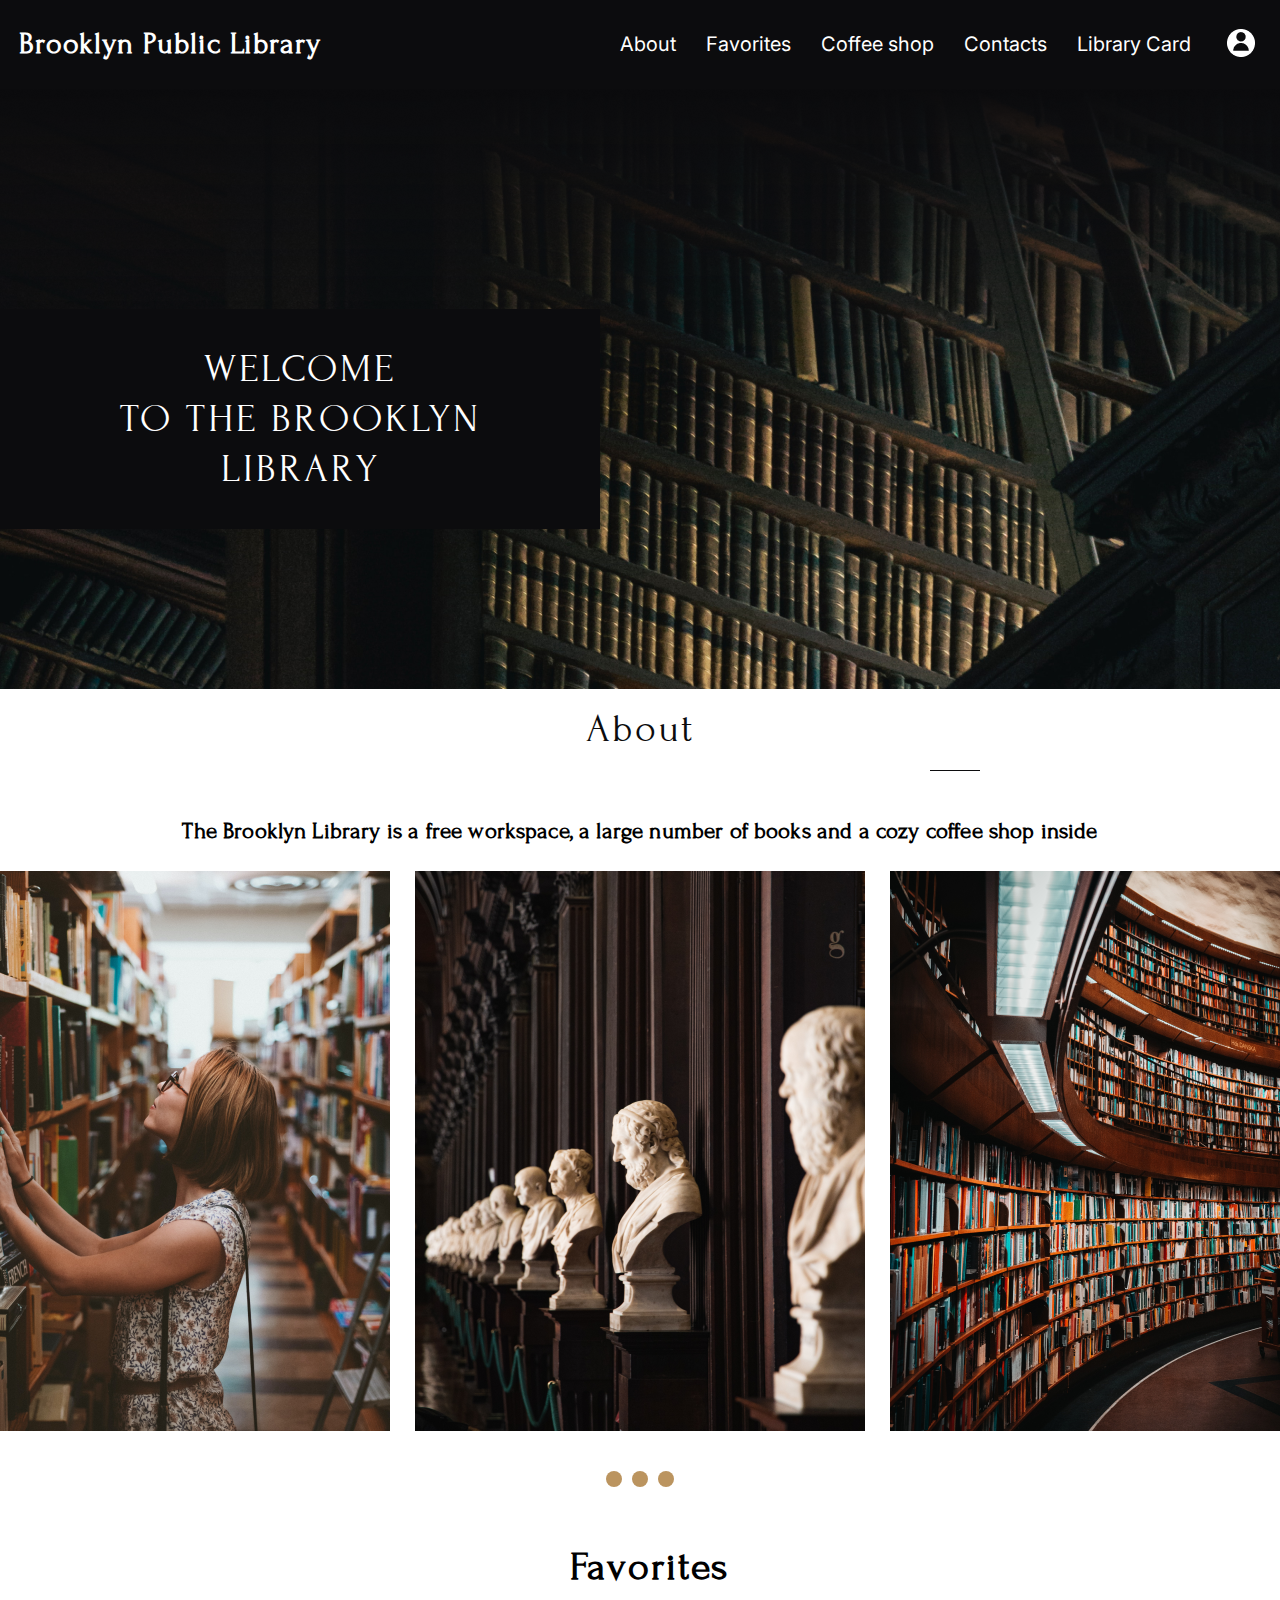
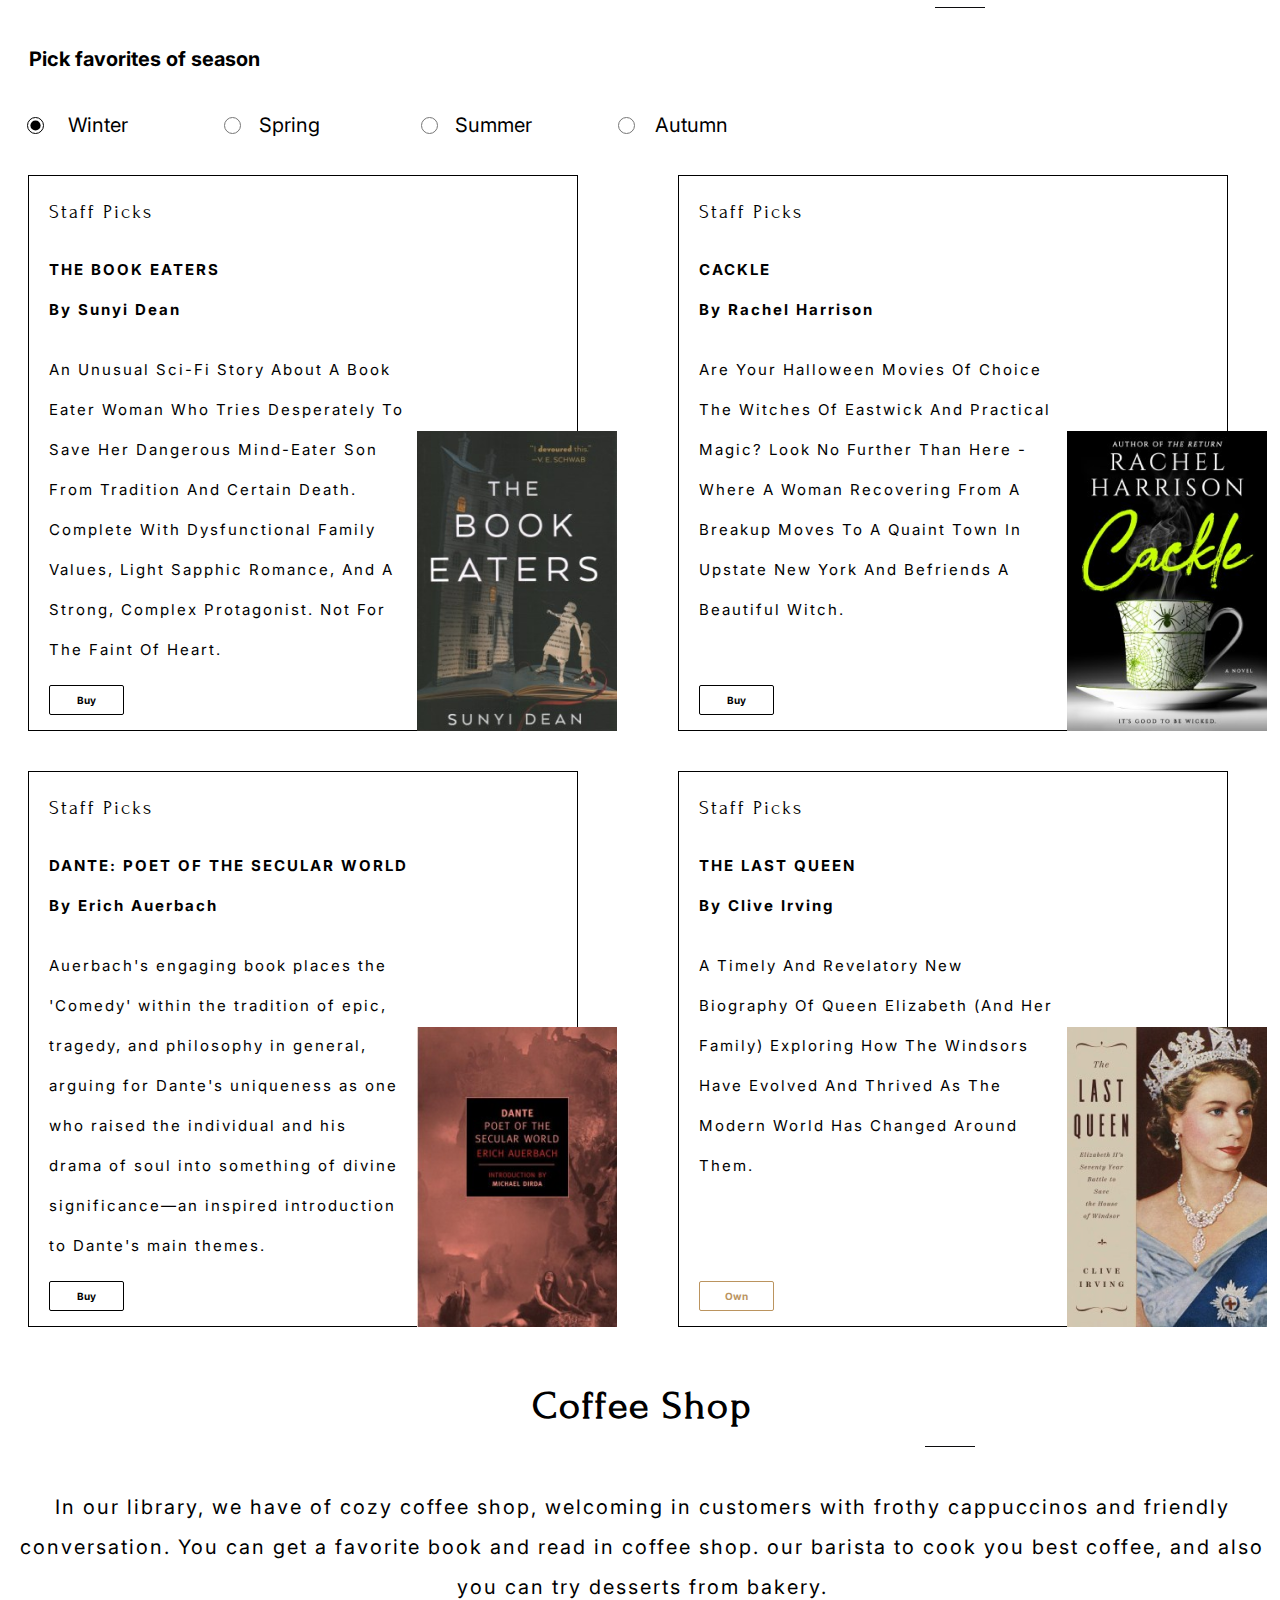
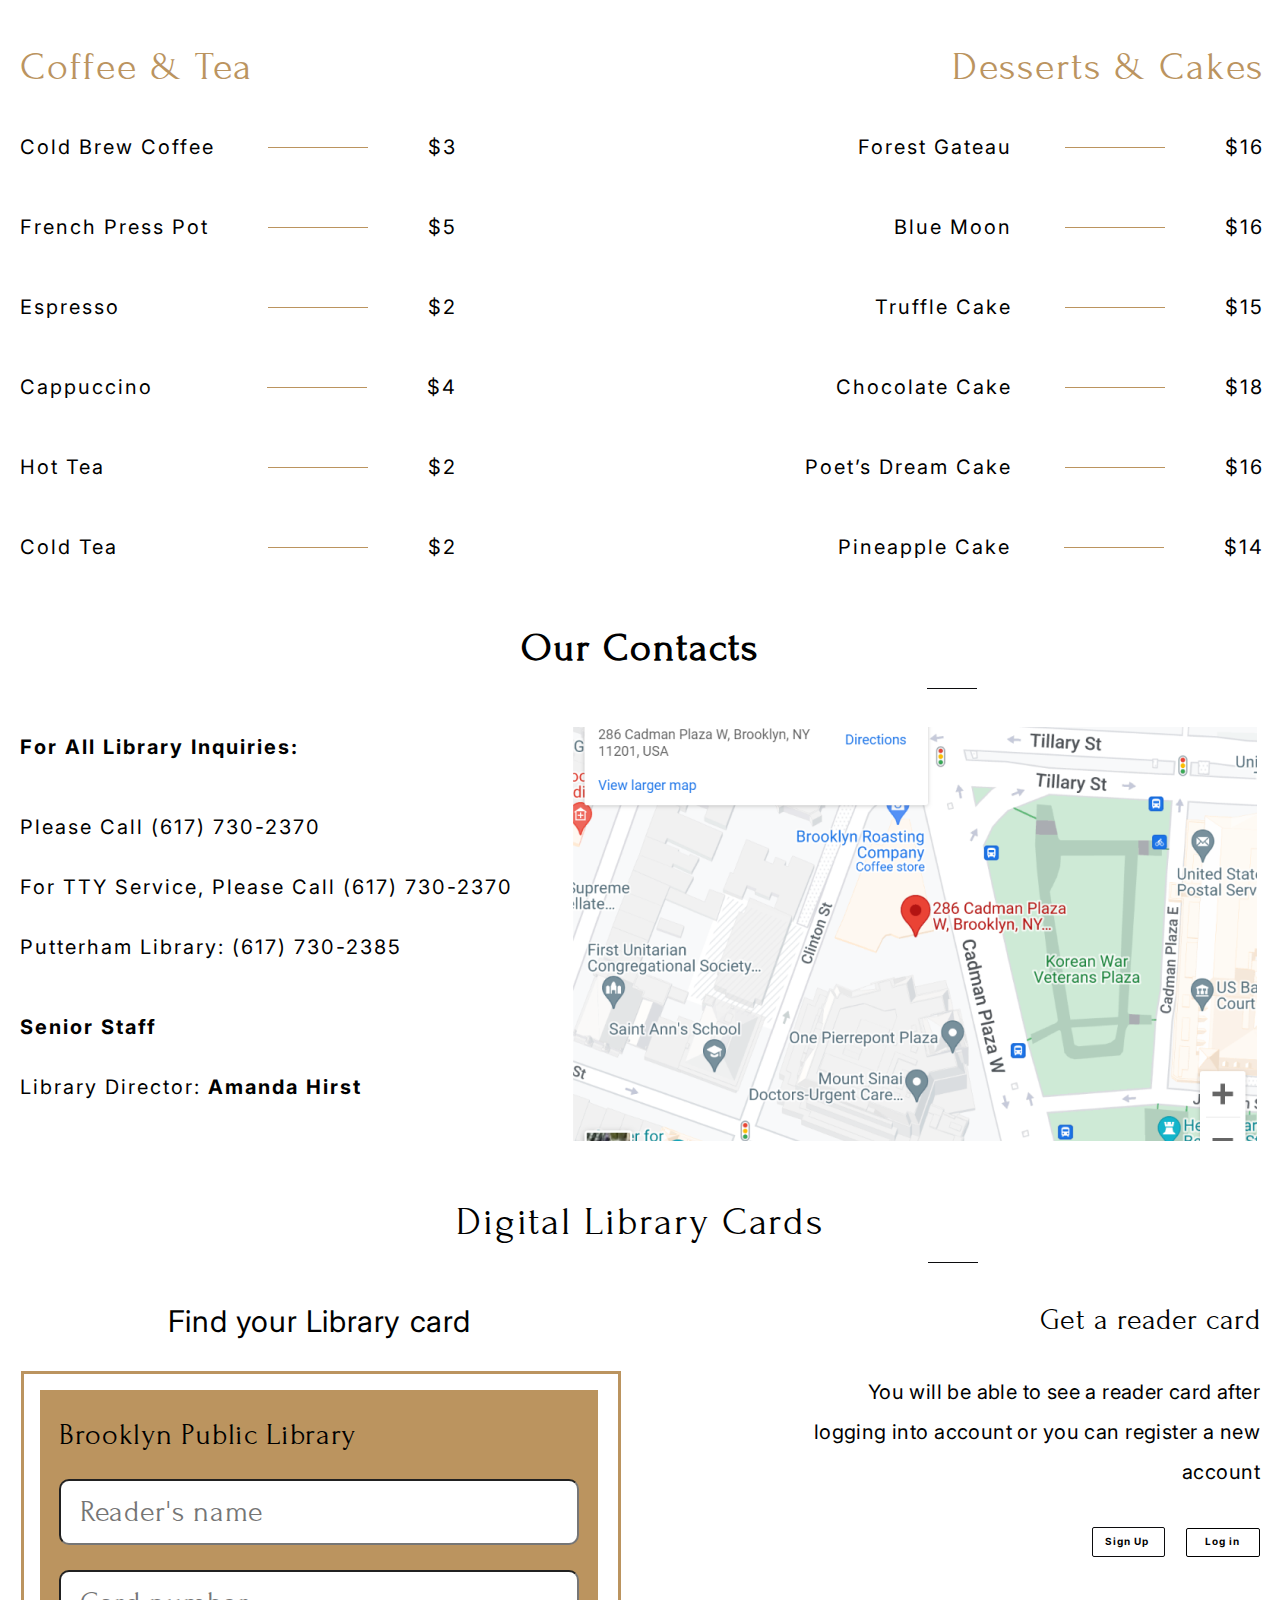
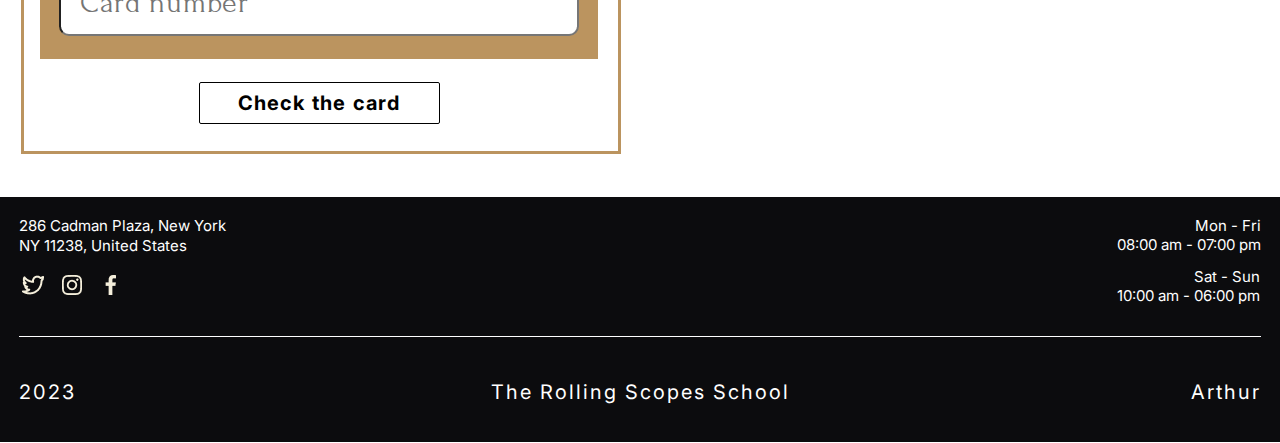
==== commit 23bdc465: "feat: pixel perfect coffee shop section" ====
--- a/library/index.html
+++ b/library/index.html
@@ -280,13 +280,13 @@
                 <div class="row__price">$4</div>
               </div>
             </li>
-            <li class="menu__column-row">Hot tea
+            <li class="menu__column-row">Hot Tea
               <div class="row__price-and-line">
                 <div class="row__line"></div>
                 <div class="row__price">$2</div>
               </div>
             </li>
-            <li class="menu__column-row">Cold tea
+            <li class="menu__column-row">Cold Tea
               <div class="row__price-and-line">
                 <div class="row__line"></div>
                 <div class="row__price">$2</div>
--- a/library/style.css
+++ b/library/style.css
@@ -353,7 +353,7 @@
     accent-color: #000000;
 }
 
-.contactChoice1-area ~ input[type="radio"]:checked {
+.contactChoice1-area~input[type="radio"]:checked {
     font-weight: 700;
 }
 
@@ -1022,18 +1022,85 @@
         letter-spacing: 0.65px;
     }
 
+    .about__section-text {
+        font-family: Inter;
+        font-size: 20px;
+        text-align: center;
+        margin: 62px 0px 20px 0px;
+        padding: 0px 11px;
+        letter-spacing: 0.19px;
+        font-weight: normal;
+    }
+
+    .slider {
+        gap: 0;
+    }
+
+    .favorites__title {
+        margin: 50px 0 0 0;
+    }
+
     .favorites__items {
-        grid-template-columns: repeat(1, 550px);
+        grid-template-columns: repeat(1, 556px);
         justify-content: center;
+    }
+
+    .book {
+        height: 555px;
+    }
+
+    .menu {
+        flex-direction: column;
+        gap: 41px;
+    }
+
+    .menu__column-title {
+        margin: 0 5px 0 0;
+    }
+
+    .menu__column-list {
+        margin: 0;
+        padding: 0;
+        display: flex;
+        flex-direction: column;
+        gap: 40px;
+        width: 442px;
+    }
+
+    .menu__column:nth-child(2) .menu__column-list {
+        align-items: flex-end;
+        width: 467px;
+    }
+
+    .menu__column-row {
+        color: #000;
+        font-family: Inter;
+        font-size: 20px;
+        font-style: normal;
+        font-weight: 400;
+        line-height: 40px;
+        letter-spacing: 2px;
+        display: flex;
+        gap: 60px;
+        justify-content: space-between;
+    }
+
+    .row__price {
+        font-family: Forum;
+
     }
 
     .favorites__section-text {
         max-width: 675px;
-        margin: 52px auto 15px;
+        margin: 50px 0 0 20px;
     }
 
     .radio-text {
-        justify-content: center;
+        font-size: 20px;
+        font-family: Inter;
+        display: flex;
+        gap: 170px;
+        margin: 31px 0px 0px 20px;
     }
 
     .burger {
@@ -1103,23 +1170,16 @@
     .slider__item {
         display: flex;
         justify-content: space-evenly;
-
+        gap: 33px;
     }
 
     .slider__image {
         align-items: center;
-        /* display: flex; */
         margin: -12px 0px 0px 0px;
     }
 
-    /* .slider__image:nth-child(1n){
-        /* display: block; */
-    /* }
-    .slider__image:nth-child(2n){
-        /* display: none; */
-    /* } */
     .slider__pagination {
-        margin: 25px 0px 0px 0px;
+        margin: 17px 0px 0px 0px;
     }
 
     .swipe__left {
@@ -1127,6 +1187,8 @@
         background-color: transparent;
         border: 0px;
         display: block;
+        padding: 0;
+        margin: 42px 0 0 0;
     }
 
     .swipe__right {
@@ -1134,6 +1196,8 @@
         background-color: transparent;
         border: 0px;
         display: block;
+        padding: 0px;
+        margin: 42px 0 0 0;
     }
 
     .slider__wrapper {
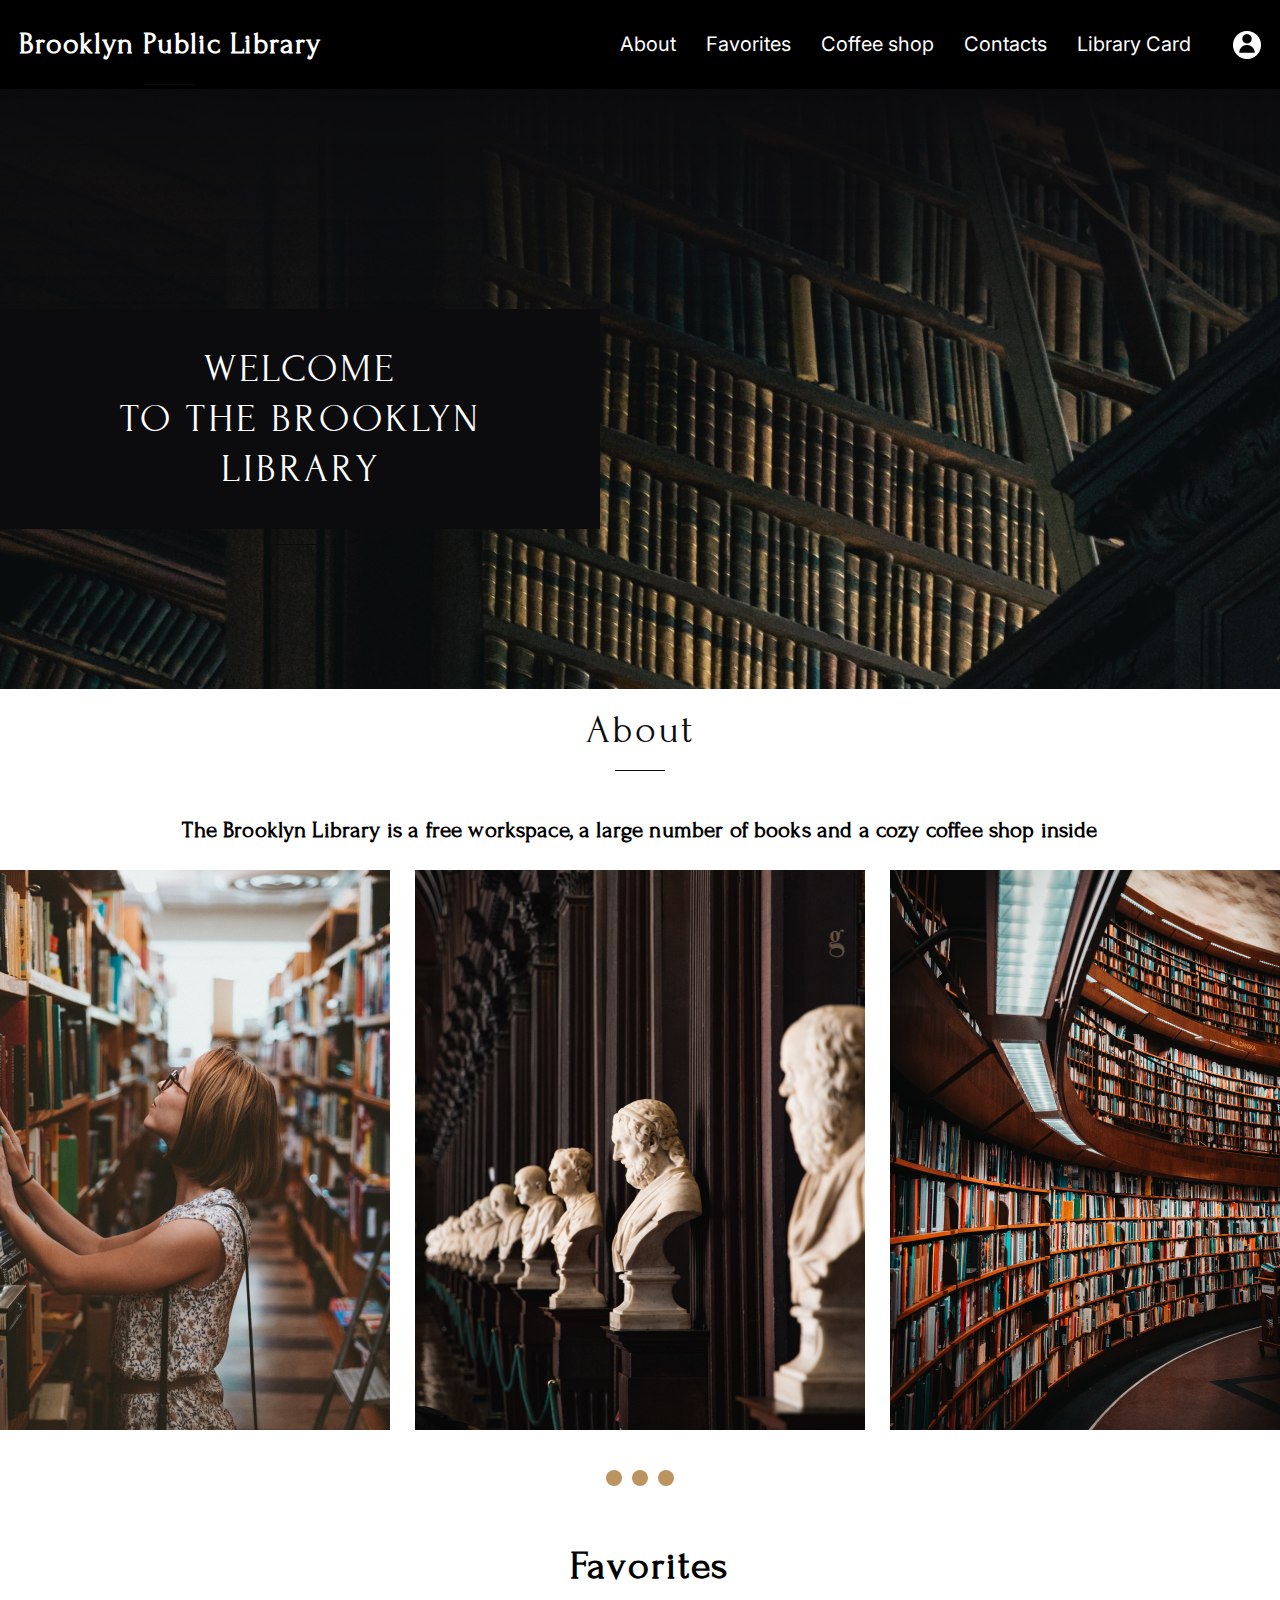
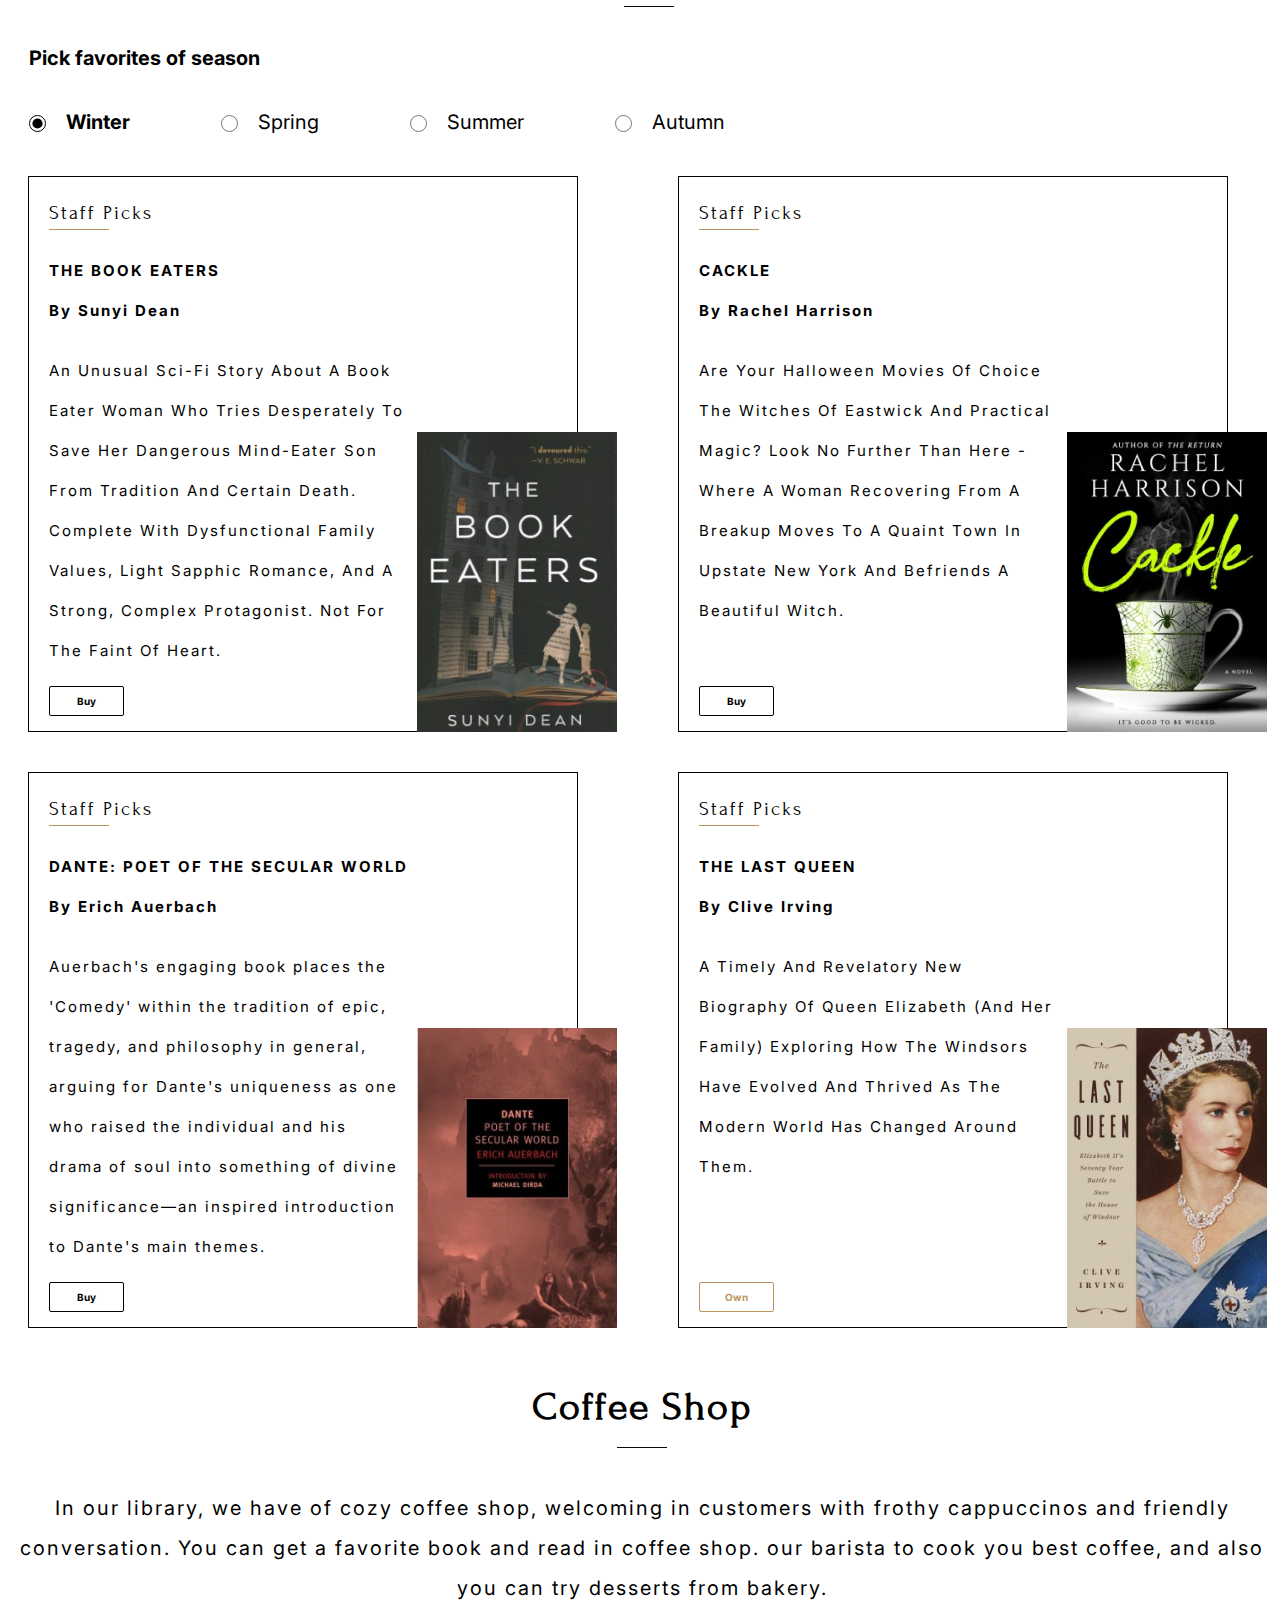
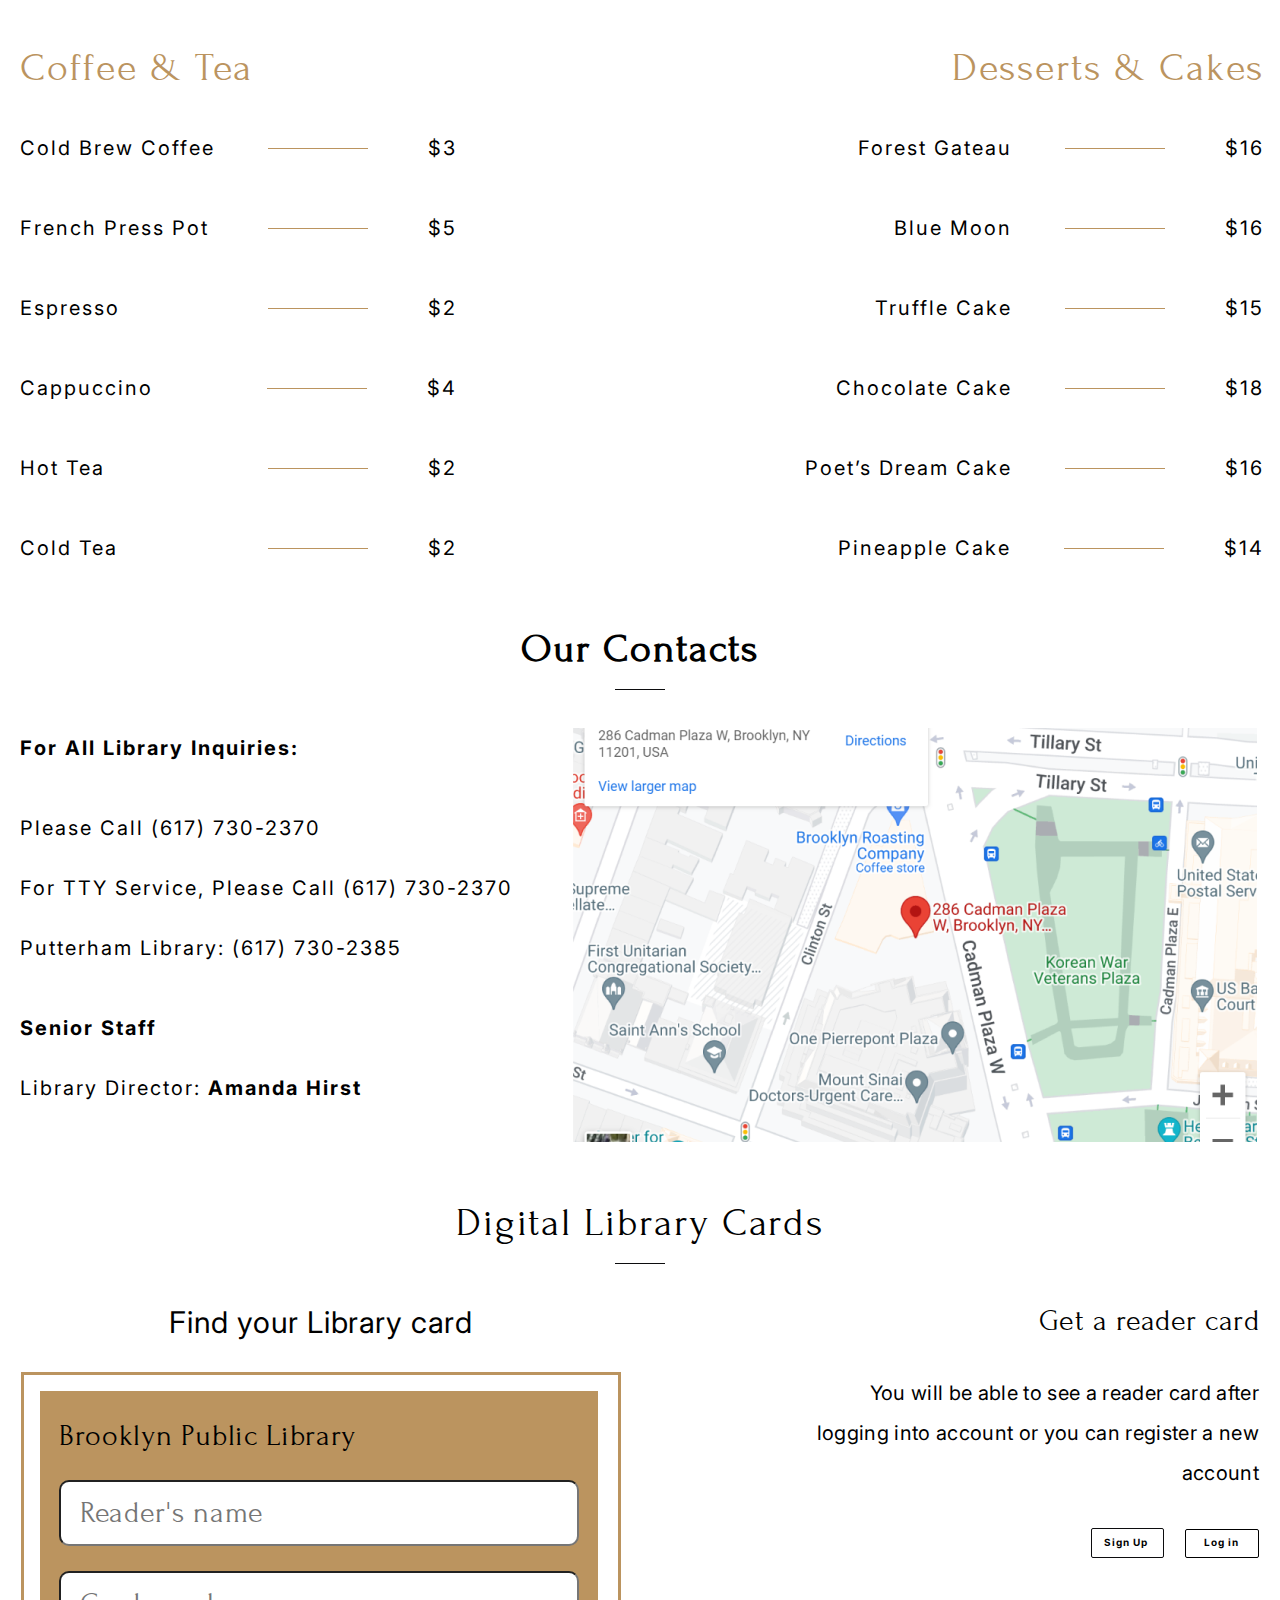
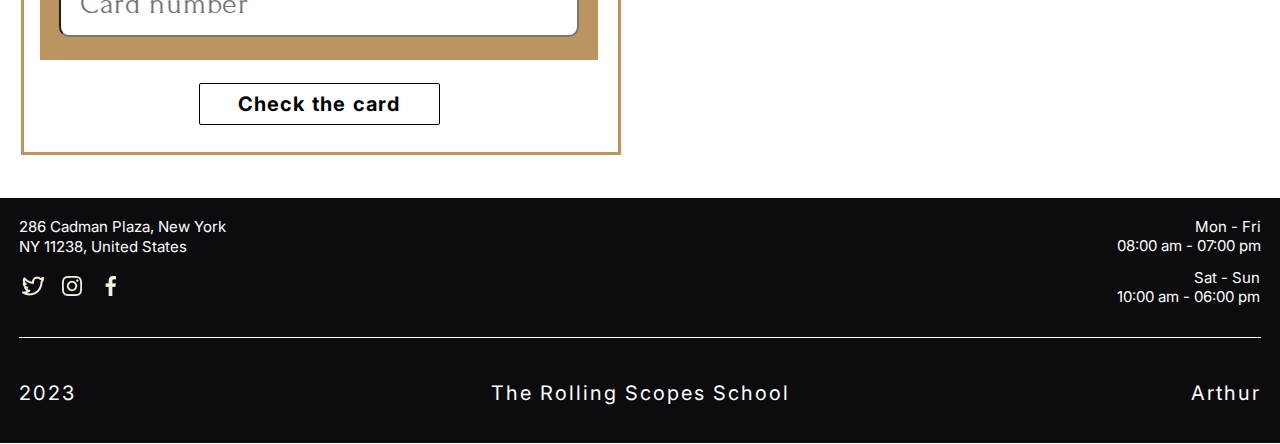
==== commit 414b922a: "fix: change desktop layout" ====
--- a/library/index.html
+++ b/library/index.html
@@ -251,7 +251,7 @@
       <div class="coffee__text">In our library, we have of cozy coffee shop, welcoming in customers with frothy
         cappuccinos and friendly conversation.
         You can get a favorite book and read in coffee shop. our barista to cook you best coffee, and also you can try
-        desserts  from bakery.</div>
+        desserts from bakery.</div>
       <div class="menu">
         <div class="menu__column">
           <div class="menu__column-title">Coffee & Tea</div>
@@ -368,7 +368,7 @@
         <div class="cardBody">
           <form class="library__form" action="" method="get">
             <div>
-              <div class="card__title title">Brooklyn Public Library</div>
+              <div class="card__title">Brooklyn Public Library</div>
               <input placeholder="Reader's name" type="text" name="name" id="name" required>
               <input placeholder="Card number" type="text" name="card-number" id="email" required>
             </div>
@@ -379,9 +379,7 @@
       <div class="get__a__card">
         <div class="get__a__reader__card">Get a reader card</div>
         <div class="get__a__card-info">
-          <div class="get__text">You will be able to see a reader card after <br> </div>
-          <div class="log__into">logging into account or you can register a new <br></div>
-          <div class="account">account</div>
+          You will be able to see a reader card after logging into account or you can register a new account
         </div>
         <div class="sign__log__button">
           <button class="sign__button button">Sign Up</button>
--- a/library/style.css
+++ b/library/style.css
@@ -7,6 +7,10 @@
 body {
     margin: 0px;
     /* scroll-behavior: smooth; */
+}
+
+label {
+    cursor: pointer;
 }
 
 li {
@@ -38,10 +42,22 @@
     line-height: 50px;
     letter-spacing: 0.85px;
     font-size: 40px;
+    position: relative;
+}
+
+.title::before {
+    content: "";
+    height: 1px;
+    width: 50px;
+    position: absolute;
+    background-color: #0C0C0E;
+    bottom: -16px;
+    left: 50%;
+    transform: translate(-50%, 0);
 }
 
 .header {
-    background-color: #0C0C0E;
+    background-color: #000000;
     color: white;
     display: flex;
     align-items: center;
@@ -59,8 +75,6 @@
     letter-spacing: 0px;
     color: white;
     font-size: 20px;
-    /* align-self: end; */
-    /* margin-left: auto; */
 }
 
 .nav__link:hover {
@@ -115,6 +129,11 @@
     border-radius: 2px;
 }
 
+.button_icon {
+    margin: 5px 0px 0px 42px;
+    padding: 0;
+}
+
 .slider {
     display: flex;
     flex-direction: column;
@@ -239,31 +258,20 @@
 
 .about__title {
     text-align: center;
-    margin: 20px 0;
+    margin: 16px 0 0px 0;
     color: #0C0C0E;
     font-family: Forum;
     font-size: 40px;
     font-style: normal;
     font-weight: 400;
-    line-height: 40px;
-    letter-spacing: 2px;
-}
-
-.about__title::before {
-    content: '';
-    height: 1px;
-    width: 50px;
-    position: absolute;
-    background-color: #0C0C0E;
-    top: 770px;
-    left: 930px;
+    letter-spacing: 2px;
 }
 
 .about__section-text {
     font-family: Forum;
     font-size: 23px;
     text-align: center;
-    margin: 62px 0px 20px 0px;
+    margin: 55px 0px 20px 0px;
     letter-spacing: 0.16px;
 }
 
@@ -275,16 +283,6 @@
     text-align: center;
     margin: 50px 0px 0px 18px;
     letter-spacing: 2px;
-}
-
-.favorites__title::before {
-    content: '';
-    height: 1px;
-    width: 50px;
-    position: absolute;
-    background-color: #0C0C0E;
-    top: 1607px;
-    left: 935px;
 }
 
 .favorites__section-text {
@@ -345,8 +343,8 @@
     font-size: 20px;
     font-family: Inter;
     display: flex;
-    gap: 171px;
-    margin: 33px 0px 0px 27px;
+    gap: 81px;
+    margin: 27px 0px 0px 24px;
 }
 
 input[type="radio"]:checked {
@@ -357,117 +355,74 @@
     font-weight: 700;
 }
 
-.contactChoice:nth-child(1) {
-    display: flex;
-    gap: 20px;
-}
-
-.contactChoice:nth-child(2) {
-    display: flex;
-    gap: 20px;
-}
-
-.contactChoice:nth-child(3) {
-    display: flex;
-    gap: 17px;
-}
-
-.contactChoice:nth-child(4) {
-    display: flex;
-    gap: 17px;
+.contactChoice {
+    padding: 5px;
+    display: block;
 }
 
 #contactChoice1 {
     width: 17px;
     height: 17px;
-    cursor: pointer;
-    margin: 0;
+    margin: 5px 0 0 0;
     padding: 0;
 }
 
+#contactChoice1:checked + label {
+    font-weight: 700;
+}
+
 .contactChoice1-area {
-    width: 26px;
-    height: 26px;
-    cursor: pointer;
-    border: 0;
-    margin: 0px 0 0 0;
-    padding: 0px 0 0 0;
-    display: flex;
-    justify-content: center;
-    align-items: center;
-    gap: 24px;
-    flex-wrap: wrap;
-    flex-direction: column;
+    display: flex;
+    gap: 20px;
 }
 
 #contactChoice2 {
     width: 17px;
     height: 17px;
-    cursor: pointer;
-    margin: 0;
+    margin: 5px 0 0 0;
     padding: 0;
 }
 
+#contactChoice2:checked + label {
+    font-weight: 700;
+}
+
 .contactChoice2-area {
-    width: 26px;
-    height: 26px;
-    cursor: pointer;
-    border: 0;
-    margin: 0px 0 0 0;
-    padding: 0px 0 0 0;
-    display: flex;
-    justify-content: center;
-    align-items: center;
-    gap: 18px;
-    flex-wrap: wrap;
-    flex-direction: column;
+    display: flex;
+    gap: 20px;
 }
 
 
 #contactChoice3 {
     width: 17px;
     height: 17px;
-    cursor: pointer;
-    margin: 0;
+    margin: 5px 0 0 0;
     padding: 0;
 }
 
+#contactChoice3:checked + label {
+    font-weight: 700;
+}
+
 .contactChoice3-area {
-    width: 26px;
-    height: 26px;
-    cursor: pointer;
-    border: 0;
-    margin: 0px 0 0 0;
-    padding: 0px 0 0 0;
-    display: flex;
-    justify-content: center;
-    align-items: center;
-    gap: 17px;
-    flex-wrap: wrap;
-    flex-direction: column;
+    display: flex;
+    gap: 20px;
 }
 
 #contactChoice4 {
     width: 17px;
     height: 17px;
-    cursor: pointer;
-    margin: 0;
+    margin: 5px 0 0 0;
     padding: 0;
 }
 
+#contactChoice4:checked + label {
+    font-weight: 700;
+}
+
 .contactChoice4-area {
-    width: 26px;
-    height: 26px;
-    cursor: pointer;
-    border: 0;
-    margin: 0px 0 0 0;
-    padding: 0px 0 0 0;
-    display: flex;
-    justify-content: center;
-    align-items: center;
+    display: flex;
     gap: 20px;
-    flex-wrap: wrap;
-    flex-direction: column;
 }
 
 .book__tag {
@@ -475,6 +430,17 @@
     line-height: 40px;
     letter-spacing: 2px;
     font-family: 'Forum';
+    position: relative;
+}
+
+.book__tag::before {
+    position: absolute;
+    content: "";
+    width: 60px;
+    height: 1px;
+    background-color: #BB945F;
+    bottom: 3px;
+    left: 0;
 }
 
 .favorites__items {
@@ -554,16 +520,6 @@
     letter-spacing: 2px;
 }
 
-.coffee__shop::before {
-    content: "";
-    height: 1px;
-    width: 50px;
-    position: absolute;
-    background-color: rgb(12, 12, 14);
-    top: 3046px;
-    left: 925px;
-}
-
 .coffee__text {
     text-align: center;
     font-size: 20px;
@@ -651,16 +607,6 @@
     margin: 0;
 }
 
-.ourContacts__title::before {
-    content: '';
-    height: 1px;
-    width: 50px;
-    position: absolute;
-    background-color: #0C0C0E;
-    top: 3888px;
-    left: 927px;
-}
-
 .contacts__content {
     display: flex;
     justify-content: space-between;
@@ -727,31 +673,23 @@
     font-weight: 400;
 }
 
-.library__title::before {
-    content: '';
-    height: 1px;
-    width: 50px;
-    position: absolute;
-    background-color: #0C0C0E;
-    top: 4462px;
-    left: 928px;
-}
-
 .findCard {
     font-family: 'Inter';
     font-size: 30px;
-    line-height: auto;
-    margin: 56px 0 0 0px;
     letter-spacing: 0.6px;
     text-align: center;
-    padding: 0px 0 0 18px;
+}
+
+.card__bg {
+    display: flex;
+    flex-direction: column;
+    gap: 32px;
 }
 
 .libraryButton {
     font-family: 'Inter';
     font-weight: bold;
     font-size: 20px;
-    line-height: auto;
     letter-spacing: 1px;
 }
 
@@ -771,14 +709,18 @@
     font-weight: 400;
 }
 
+.librarytitle {
+    margin: 0 0 56px 0;
+}
+
 .library__card {
     display: flex;
     justify-content: space-between;
+    padding: 0 21px;
 }
 
 .cardBody {
     padding: 16px 20px 27px 16px;
-    margin: 32px 0 0 21px;
     box-sizing: border-box;
     border: solid 3px;
     width: 600px;
@@ -815,6 +757,8 @@
     font-size: 30px;
     margin: 0px 0px 0 15px;
     letter-spacing: 0.65px;
+    font-family: 'Forum';
+    line-height: 50px;
 }
 
 .libraryButton {
@@ -838,7 +782,6 @@
     display: flex;
     flex-direction: column;
     gap: 35px;
-    padding: 0 20px 0 0;
 }
 
 .get__a__reader__card {
@@ -846,30 +789,15 @@
     font-size: 30px;
     letter-spacing: 0.5px;
     text-align: right;
-    margin: 56px 0 0 0;
-}
-
-.get__text {
-    font-family: 'Inter';
-    font-size: 20px;
-    line-height: 40px;
-    letter-spacing: 0.4px;
+}
+
+.get__a__card-info {
+    font-family: Inter;
+    font-size: 20px;
+    max-width: 456px;
     text-align: right;
-}
-
-.log__into {
-    font-family: 'Inter';
-    font-size: 20px;
-    line-height: 40px;
-    letter-spacing: 0.42px;
-}
-
-.account {
-    font-family: 'Inter';
-    font-size: 20px;
-    line-height: 40px;
-    letter-spacing: 0.42px;
-    text-align: right;
+    line-height: 40px;
+    letter-spacing: 0.33px;
 }
 
 .sign__log__button {
@@ -1012,6 +940,10 @@
 }
 
 @media (max-width: 1024px) {
+    .main {
+        max-width: 1024px;
+    }
+
     .header {
         position: sticky;
         top: -0.1px;
@@ -1087,12 +1019,20 @@
 
     .row__price {
         font-family: Forum;
-
     }
 
     .favorites__section-text {
         max-width: 675px;
         margin: 50px 0 0 20px;
+    }
+
+    .contacts__content {
+        flex-direction: column;
+        gap: 102px;
+    }
+
+    .contacts__img {
+        margin: 0 0 0 17px;
     }
 
     .radio-text {
@@ -1114,7 +1054,7 @@
         top: 0;
         z-index: 1000;
         padding: 15px 0 103px 0;
-        background-color: #0C0C0E;
+        background-color: #000000;
         transform: translate(150%, 90px);
         transition: 0.5s;
     }
@@ -1214,6 +1154,53 @@
         transform: translate(25px, 13px);
     }
 
+    .library__card {
+        flex-direction: column;
+    }
+
+    .findCard {
+        padding: 0;
+    }
+
+    .cardBody {
+        margin: 32px 0 0 87px;
+    }
+
+    .get__a__reader__card {
+        text-align: center;
+        margin: 0;
+    }
+
+    .get__text {
+        margin: 0;
+    }
+
+    .get__a__card {
+        gap: 17px;
+        padding: 0;
+    }
+
+    .sign__log__button {
+        display: flex;
+        justify-content: center;
+        gap: 4px;
+    }
+
+    .sign__button {
+        border: solid 1px;
+        border-color: #0C0C0E;
+        padding: 7px 15px 9px 12px;
+        font-weight: 700;
+        margin: 0px 0 0 24px;
+        font-family: Inter;
+        font-size: 10px;
+        letter-spacing: 1px;
+    }
+
+    .footer {
+        margin: 41px 0 0 0;
+    }
+
     .slider__image:nth-child(4) {
         display: block;
     }
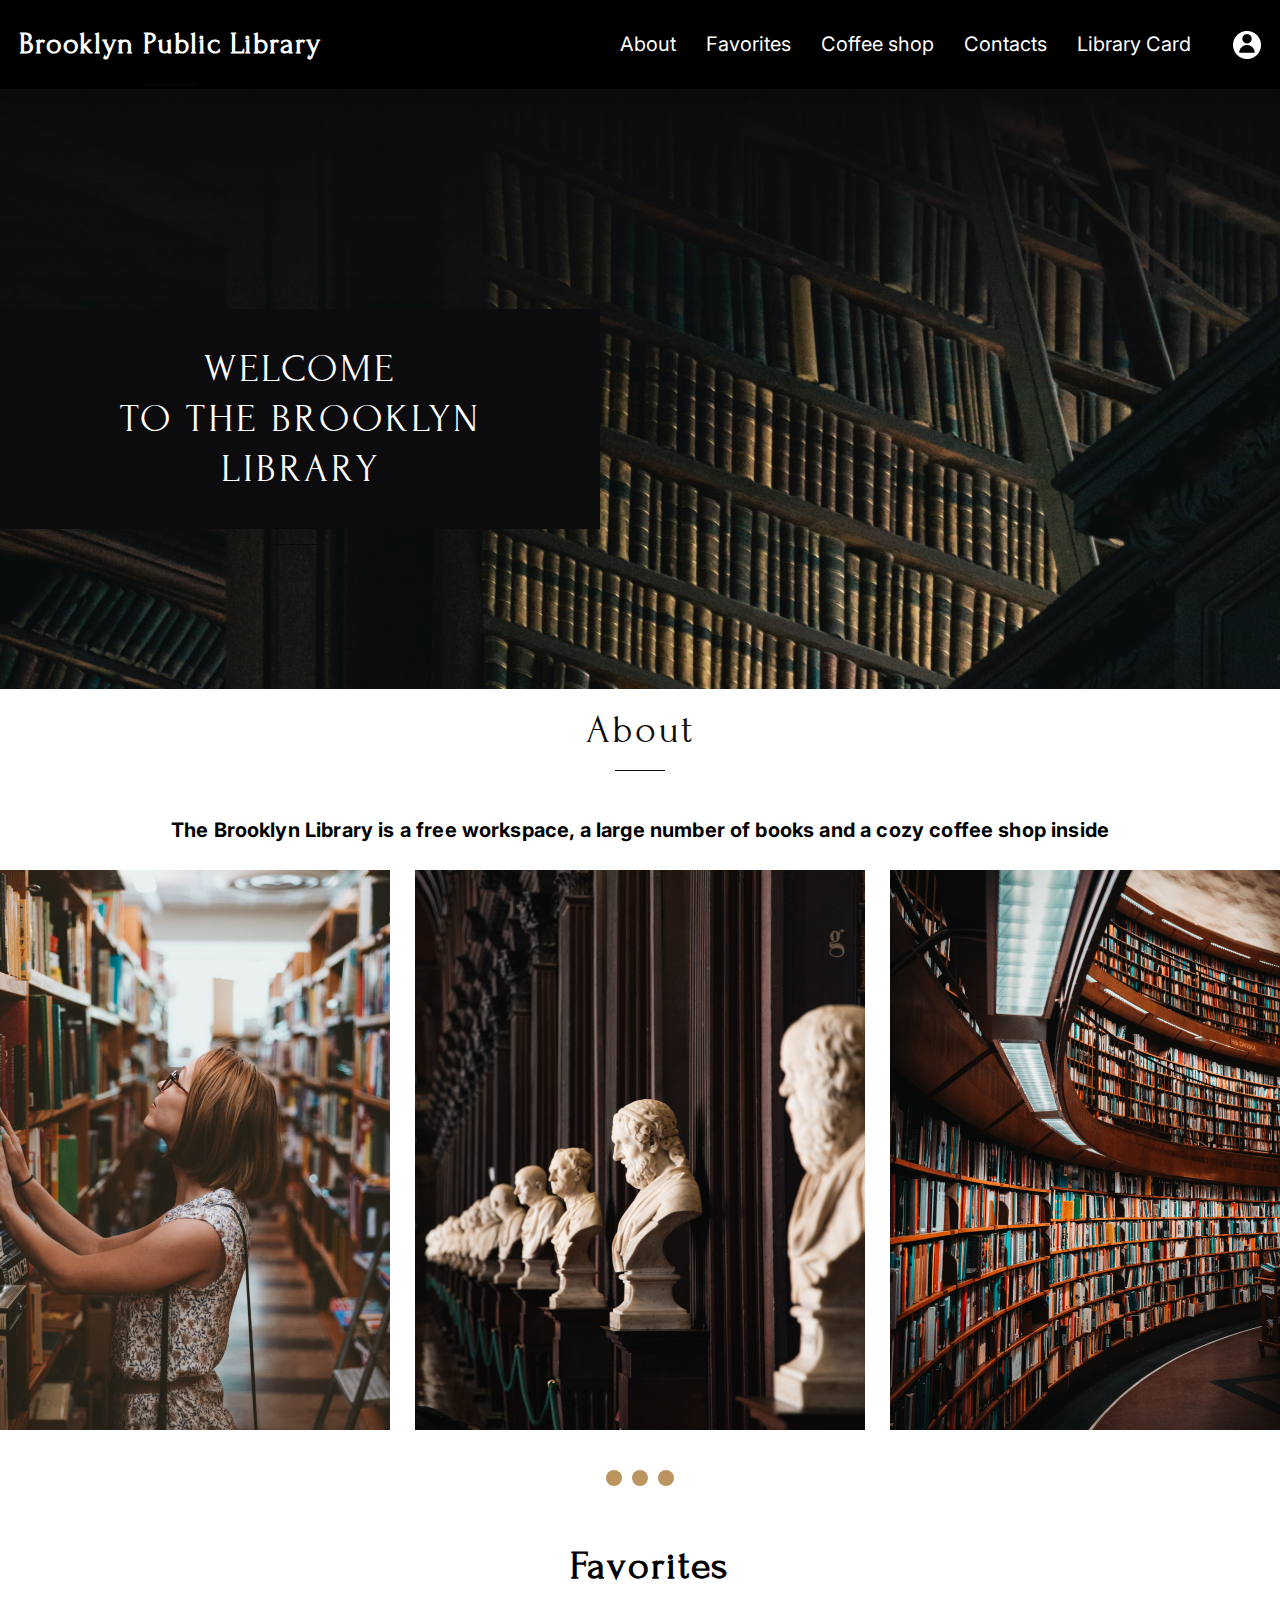
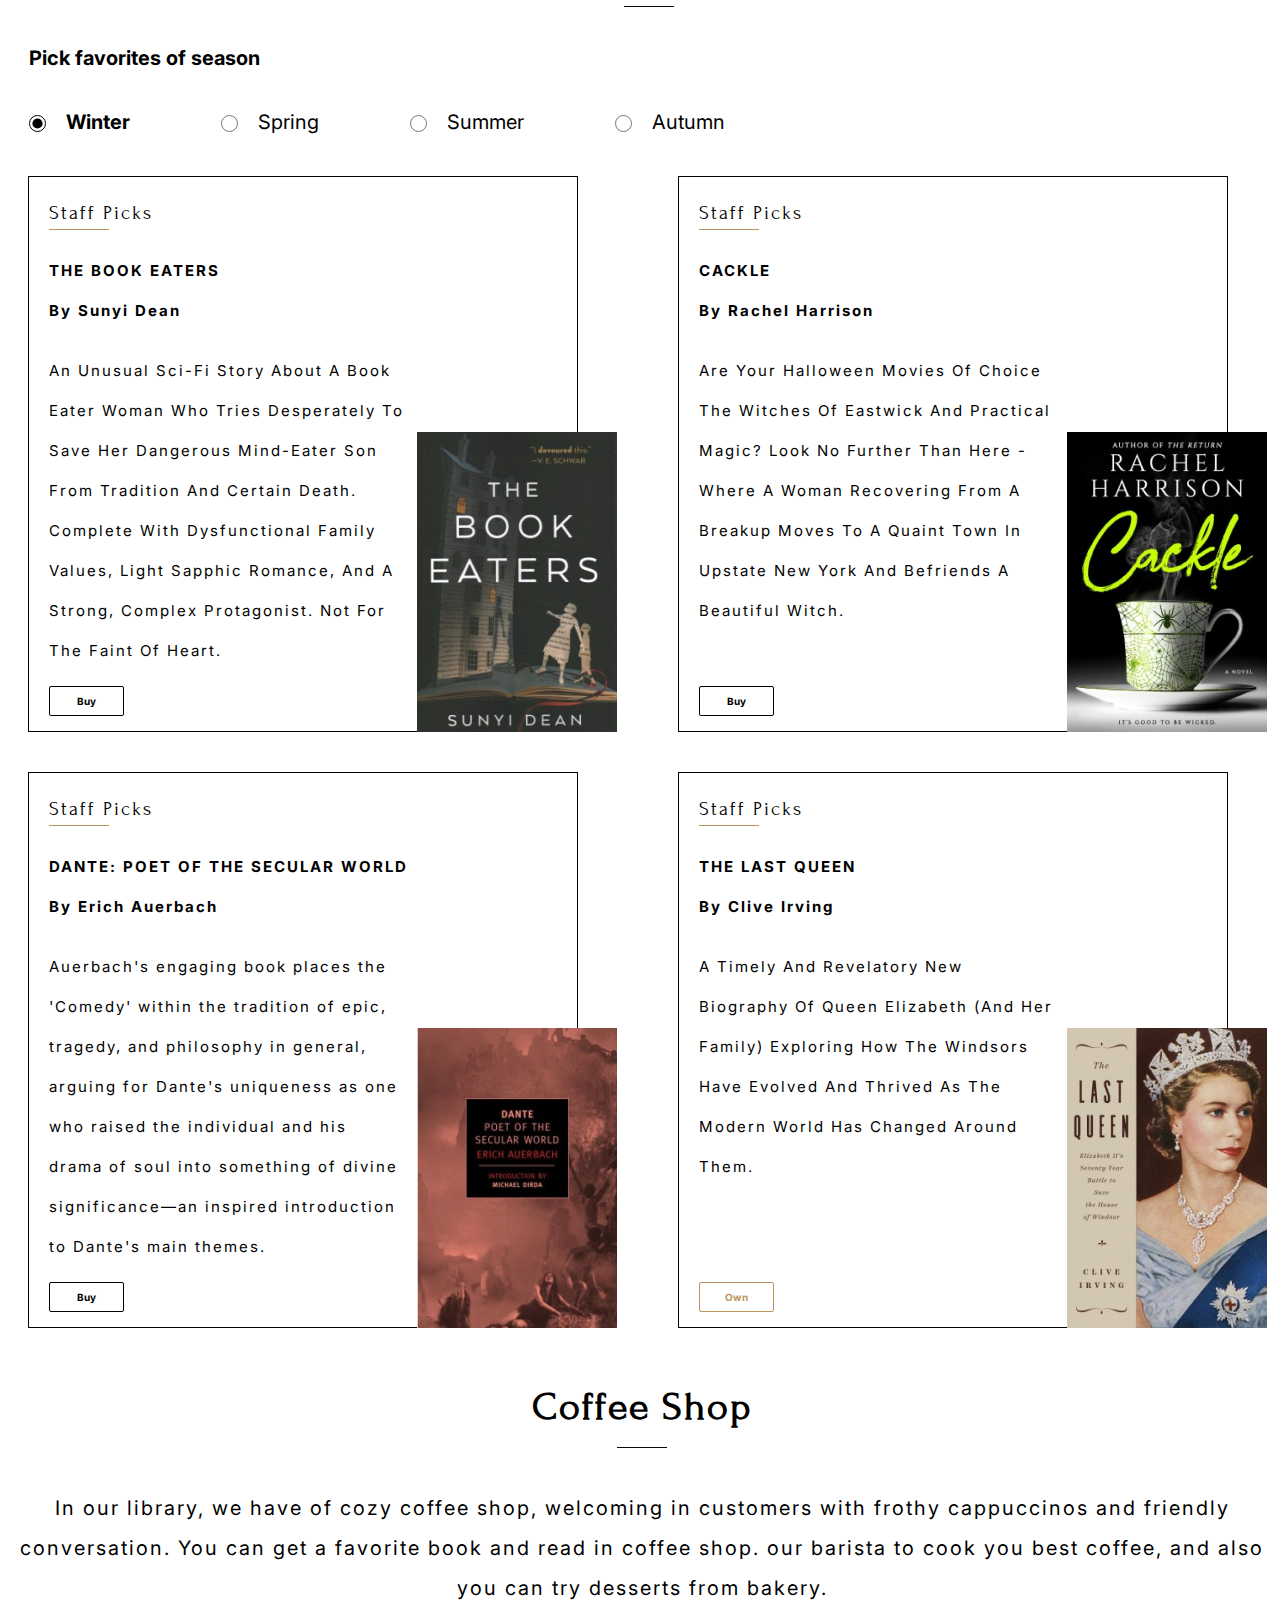
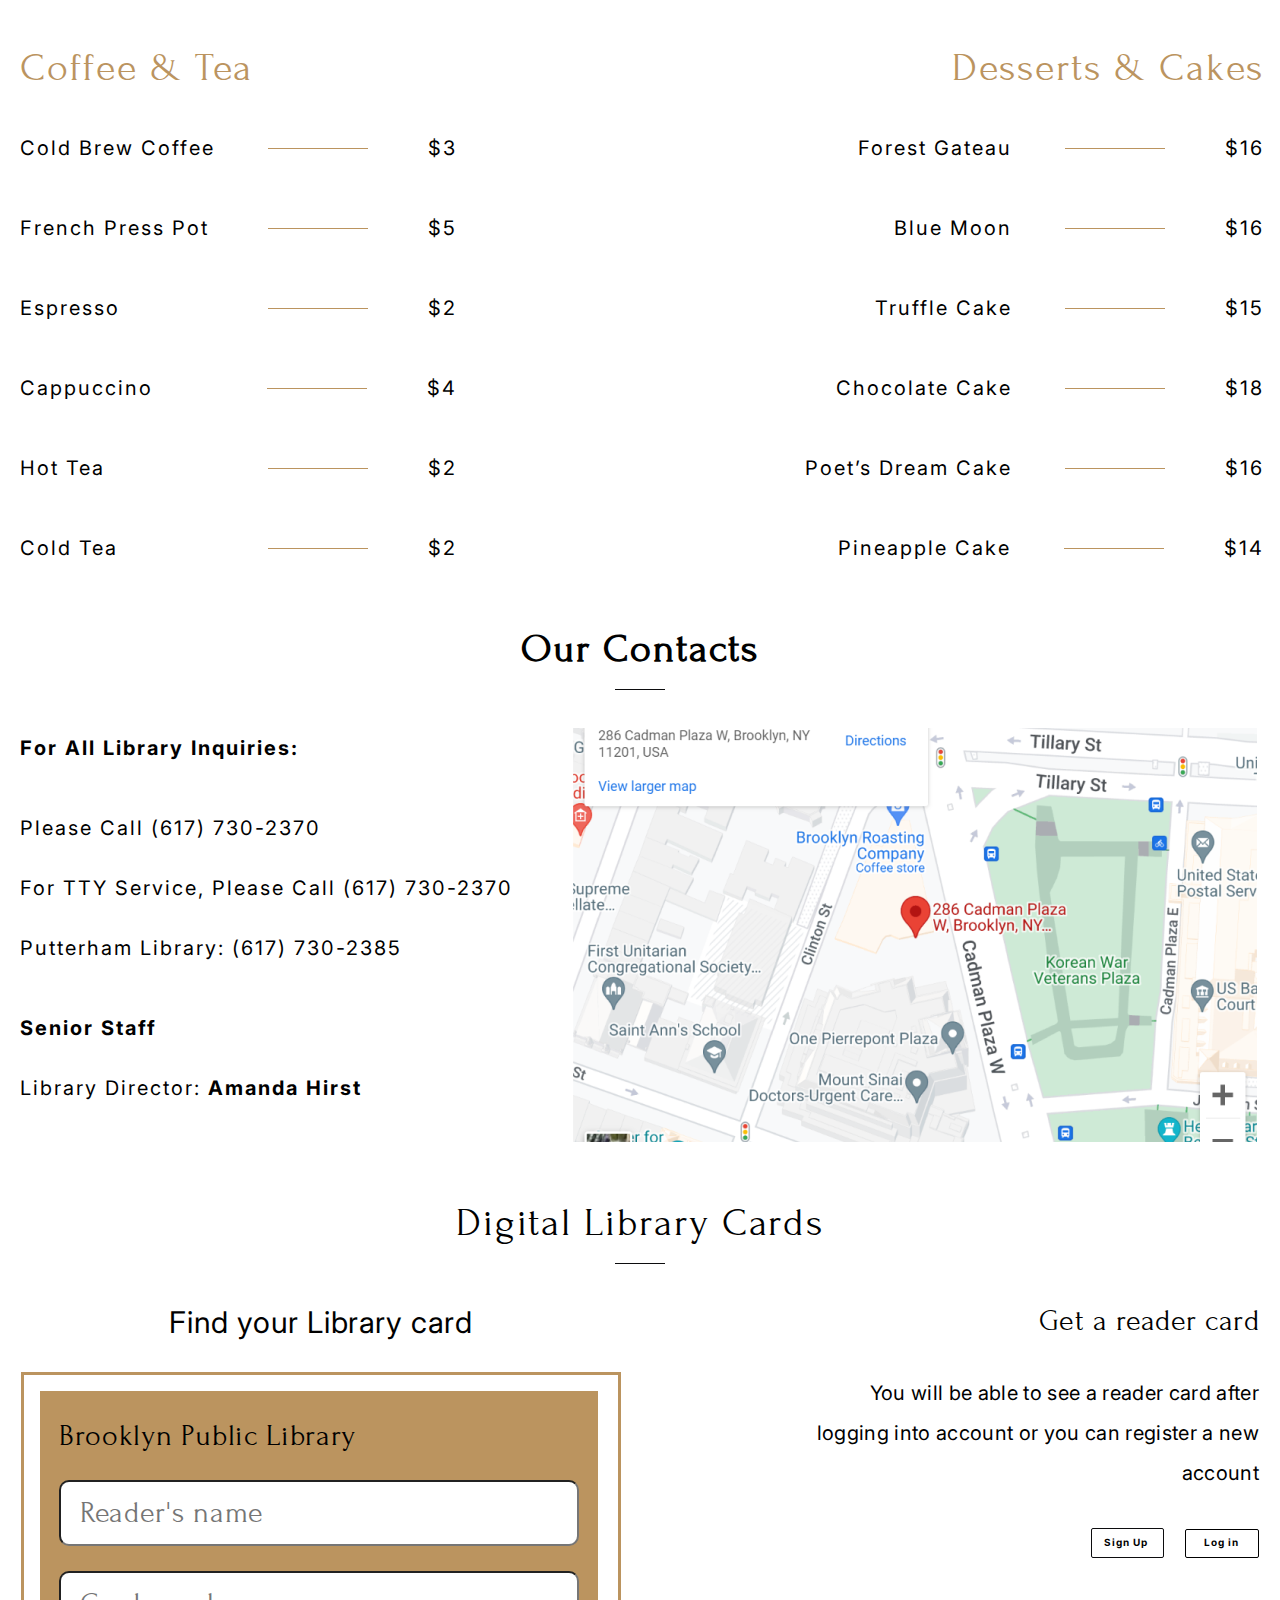
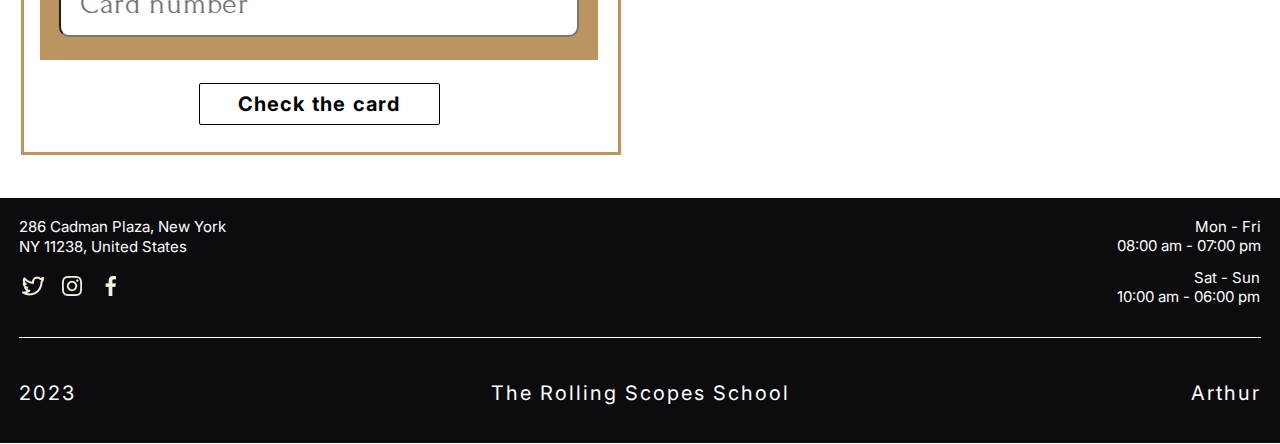
==== commit 003623a3: "fix: fix layout" ====
--- a/library/index.html
+++ b/library/index.html
@@ -356,7 +356,7 @@
             </div>
           </div>
         </div>
-        <div class="contacts__img"><img src="img/Rectangle4.png"></div>
+        <div class="contacts__img"><img class="map__img" src="img/Rectangle4.png"></div>
       </div>
     </section>
     <section class="librarytitle">
--- a/library/style.css
+++ b/library/style.css
@@ -120,6 +120,7 @@
 .main {
     max-width: 1440px;
     margin: 0px auto;
+    /* overflow: hidden; */
 }
 
 .button {
@@ -268,8 +269,8 @@
 }
 
 .about__section-text {
-    font-family: Forum;
-    font-size: 23px;
+    font-family: Inter;
+    font-size: 20px;
     text-align: center;
     margin: 55px 0px 20px 0px;
     letter-spacing: 0.16px;
@@ -367,7 +368,7 @@
     padding: 0;
 }
 
-#contactChoice1:checked + label {
+#contactChoice1:checked+label {
     font-weight: 700;
 }
 
@@ -383,7 +384,7 @@
     padding: 0;
 }
 
-#contactChoice2:checked + label {
+#contactChoice2:checked+label {
     font-weight: 700;
 }
 
@@ -400,7 +401,7 @@
     padding: 0;
 }
 
-#contactChoice3:checked + label {
+#contactChoice3:checked+label {
     font-weight: 700;
 }
 
@@ -416,7 +417,7 @@
     padding: 0;
 }
 
-#contactChoice4:checked + label {
+#contactChoice4:checked+label {
     font-weight: 700;
 }
 
@@ -954,14 +955,14 @@
         letter-spacing: 0.65px;
     }
 
+    .button_icon {
+        margin: 0;
+    }
+
     .about__section-text {
-        font-family: Inter;
-        font-size: 20px;
-        text-align: center;
-        margin: 62px 0px 20px 0px;
-        padding: 0px 11px;
-        letter-spacing: 0.19px;
+        padding: 0px 15px;
         font-weight: normal;
+        letter-spacing: 0.05px;
     }
 
     .slider {
@@ -1035,17 +1036,19 @@
         margin: 0 0 0 17px;
     }
 
+    .map__img {
+        box-sizing: content-box;
+        width: 100%;
+    }
+
     .radio-text {
-        font-size: 20px;
-        font-family: Inter;
-        display: flex;
-        gap: 170px;
-        margin: 31px 0px 0px 20px;
+        gap: 11%;
+        margin: 26px 0px 0px 16px;
     }
 
     .burger {
         display: block;
-        margin: 0 0 0 34px;
+        margin: 0 0 0 41px;
     }
 
     .nav {
@@ -1149,13 +1152,15 @@
 
     .slider__images {
         position: absolute;
-        display: flex;
-        gap: 51px;
-        transform: translate(25px, 13px);
+    }
+
+    .ourContacts {
+        padding: 20px 20px 49px 20px;
     }
 
     .library__card {
         flex-direction: column;
+        gap: 22px;
     }
 
     .findCard {
@@ -1163,7 +1168,7 @@
     }
 
     .cardBody {
-        margin: 32px 0 0 87px;
+        margin: 0 auto;
     }
 
     .get__a__reader__card {
@@ -1176,29 +1181,41 @@
     }
 
     .get__a__card {
-        gap: 17px;
+        gap: 40px;
         padding: 0;
+        align-items: center;
+    }
+
+    .get__a__card-info {
+        text-align: center;
+        max-width: 600px;
     }
 
     .sign__log__button {
         display: flex;
         justify-content: center;
-        gap: 4px;
+        gap: 5px;
     }
 
     .sign__button {
-        border: solid 1px;
-        border-color: #0C0C0E;
-        padding: 7px 15px 9px 12px;
-        font-weight: 700;
-        margin: 0px 0 0 24px;
-        font-family: Inter;
-        font-size: 10px;
-        letter-spacing: 1px;
+        margin: 0px 0 0 2px;
+    }
+
+    .log__button {
+        margin: 0px 0 0 16px;
+        padding: 6px 19px 9px 18px;
     }
 
     .footer {
-        margin: 41px 0 0 0;
+        margin: 40px 0 0 0;
+    }
+
+    .author__info {
+        margin: 31px 0 0 0;
+    }
+
+    .rsschool {
+        margin: 0 54px 0 0;
     }
 
     .slider__image:nth-child(4) {
@@ -1266,13 +1283,14 @@
 
 }
 
-.drop-menu {
-    height: 40px;
-    cursor: pointer;
-}
-
 @media (max-width: 1050px) {
     .nav__list {
         padding: 0;
     }
+}
+
+@media (max-width: 650px) {
+    .radio-text {
+        gap: 5%;
+    }
 }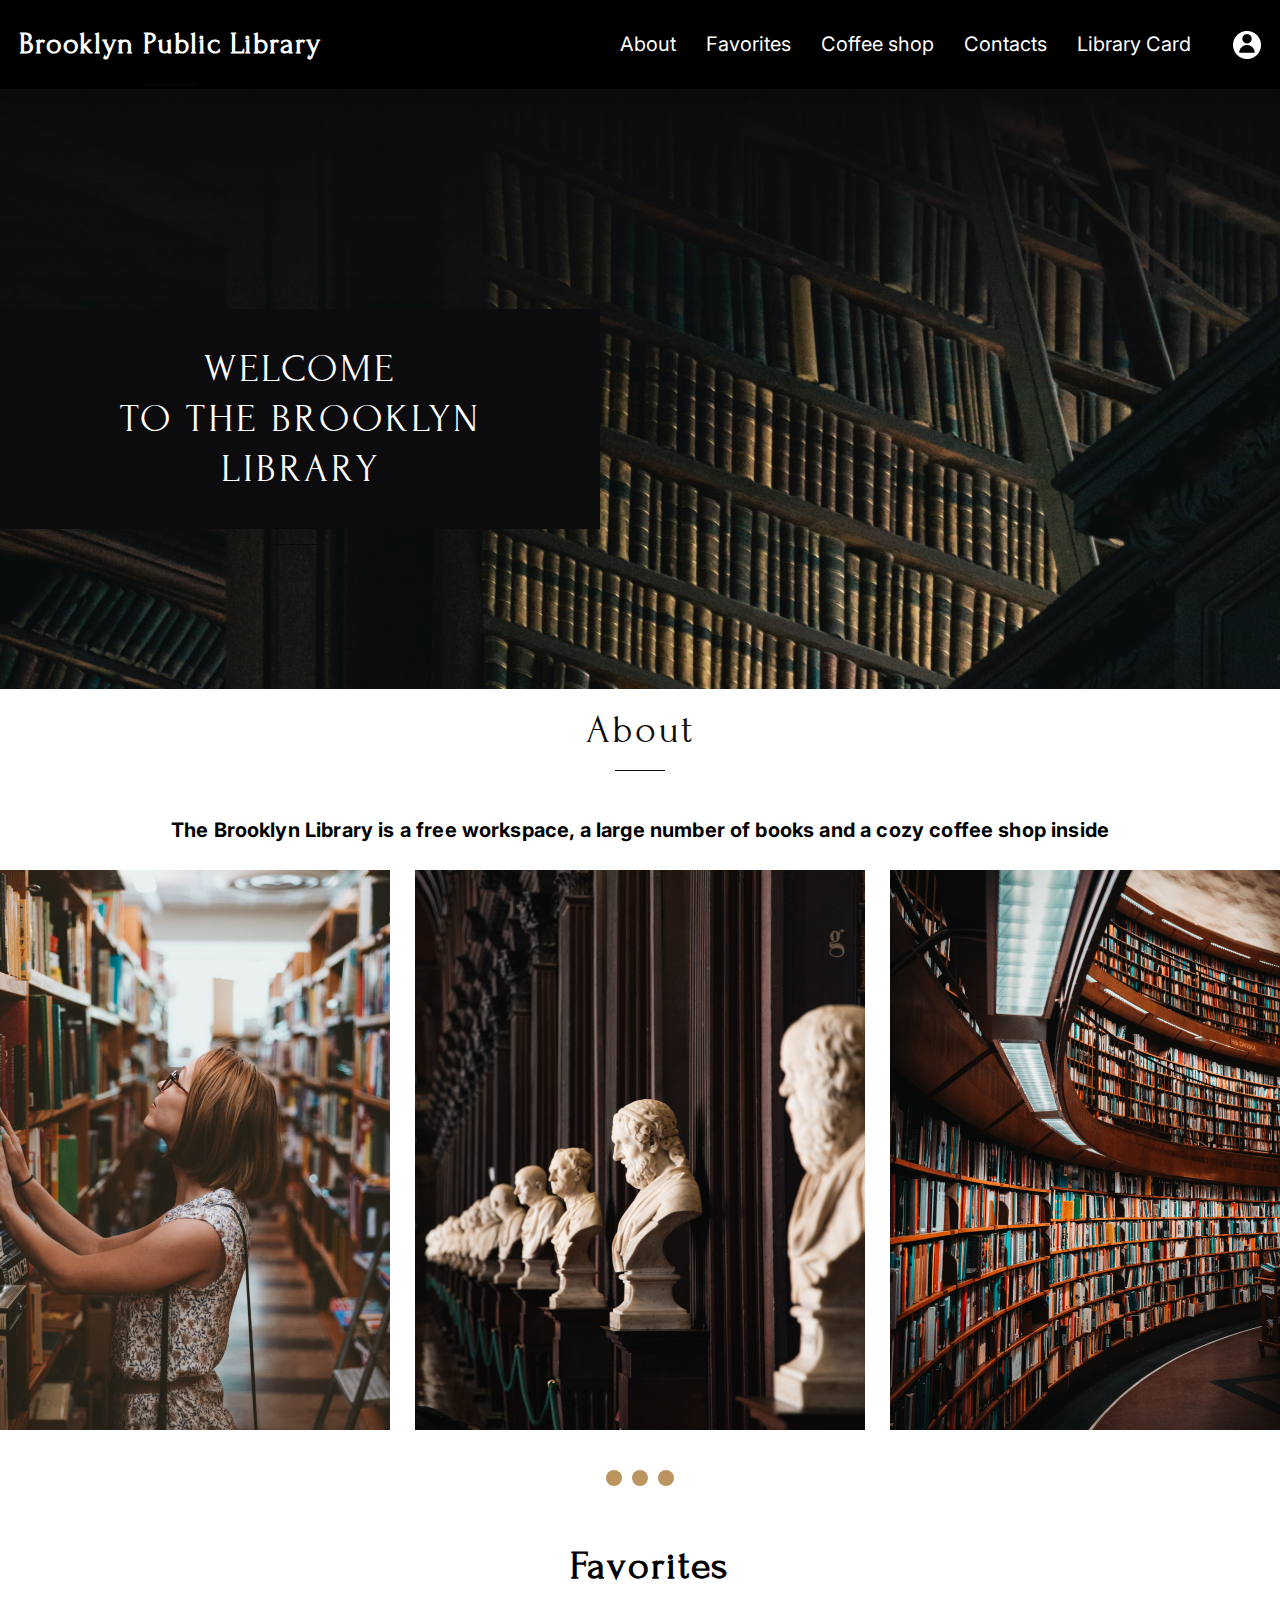
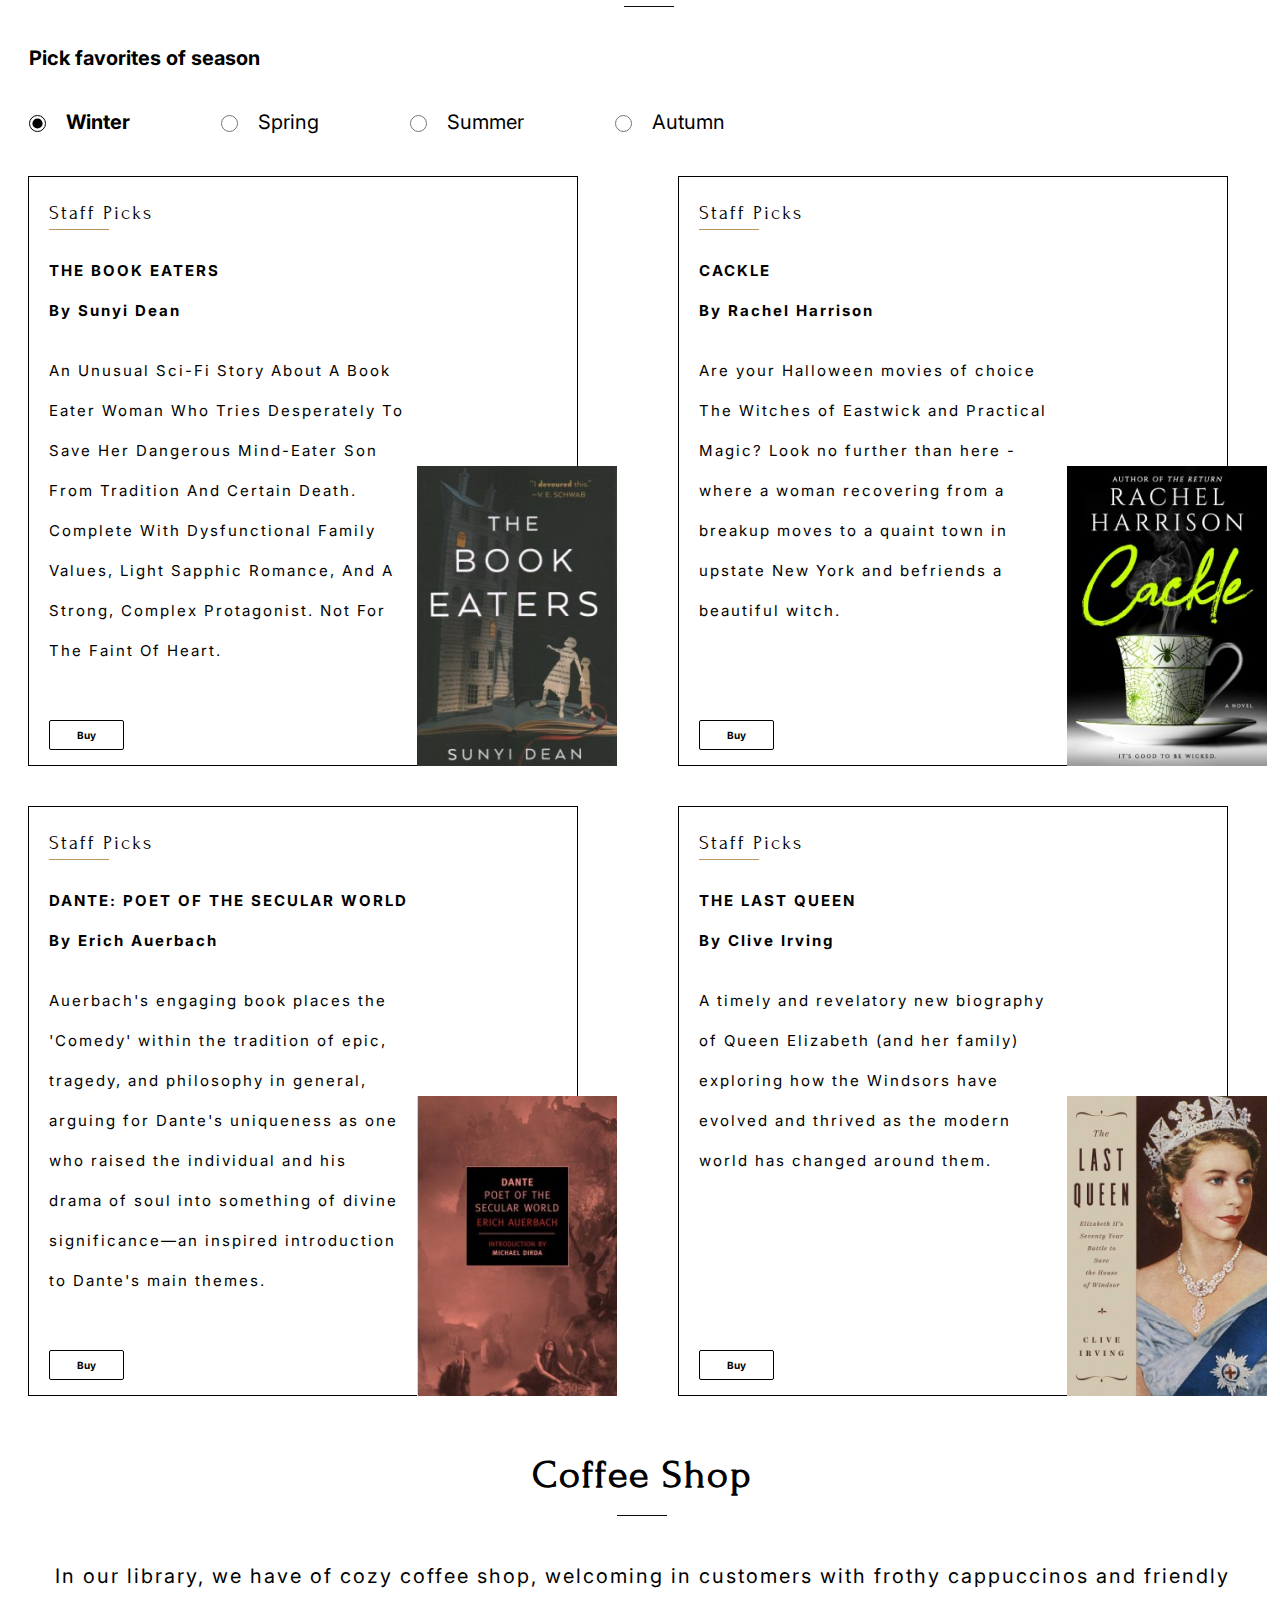
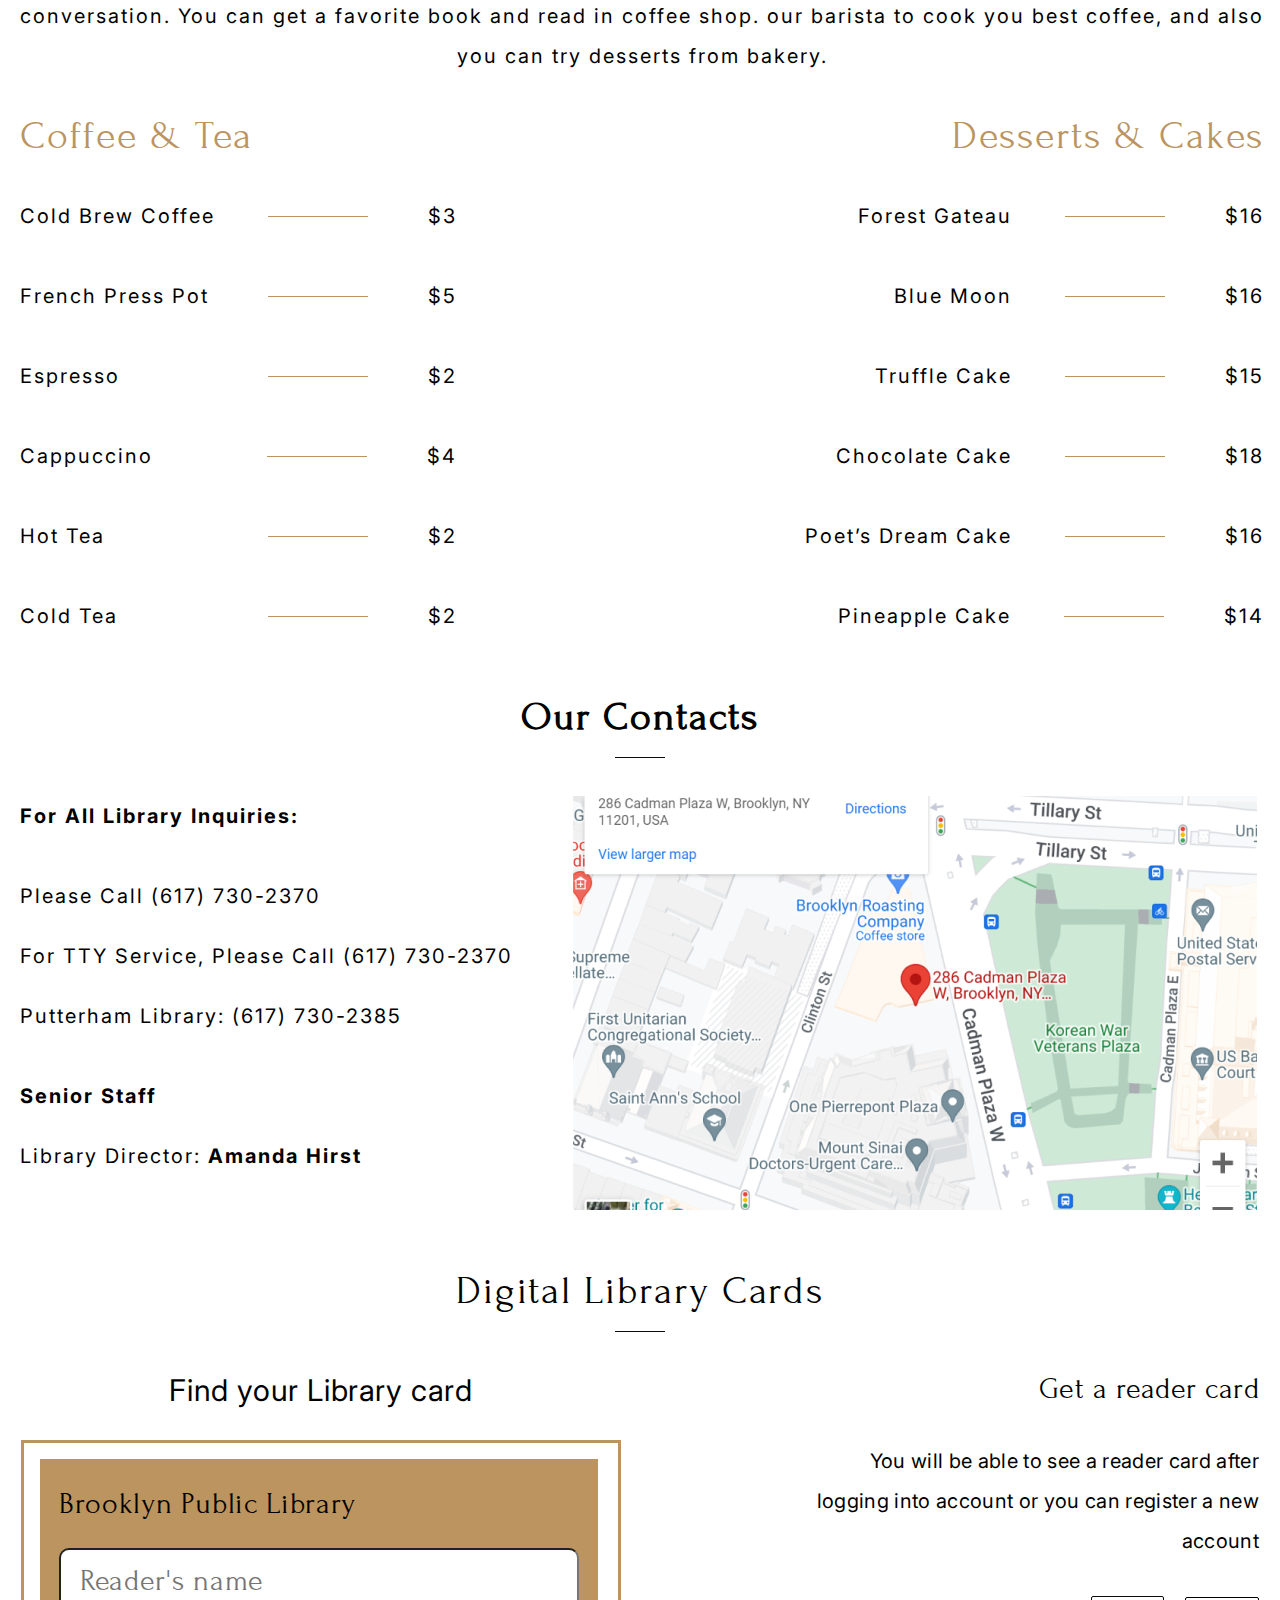
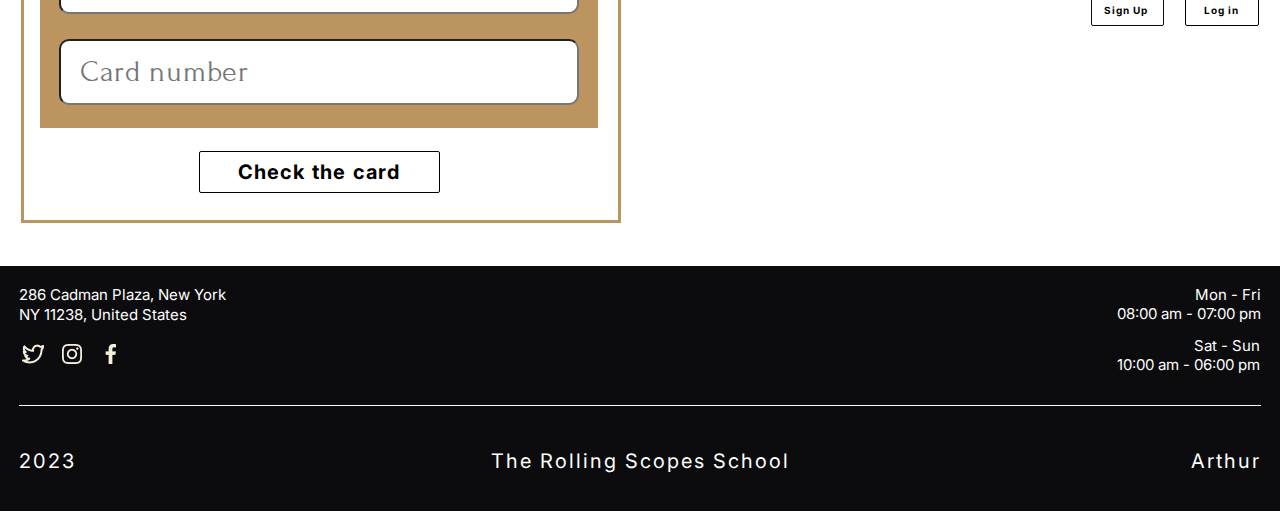
==== commit 02200471: "feat: switch season in the slider" ====
--- a/library/index.html
+++ b/library/index.html
@@ -23,7 +23,7 @@
             <a href="#favorites" class="nav__link">Favorites</a>
           </li>
           <li class="nav__item">
-            <a href="#coffe__shop" class="nav__link">Coffee shop</a>
+            <a href="#coffee__shop" class="nav__link">Coffee shop</a>
           </li>
           <li class="nav__item">
             <a href="#ourContacts" class="nav__link">Contacts</a>
@@ -52,9 +52,10 @@
       <div class="profile">
         <button class="button button_icon"><img src="./img/icon/icon_profile.png" alt="icon_profile"></button>
       </div>
-      <button class="burger" data-burger aria-label="Открыть меню" aria-expanded="false">
+      <button class="button-burger"  aria-label="Открыть меню" aria-expanded="false">
         <span class="burger__line"></span>
       </button>
+      <div class="burger__overlay"></div>
     </header>
     <section class="welcome">
       <div class="welcome__title title">Welcome <br> to the Brooklyn Library</div>
@@ -103,7 +104,7 @@
         <div class="winter">
           <label for="contactChoice1" class="contactChoice">
             <div class="contactChoice1-area">
-              <input type="radio" id='contactChoice1' name="season" value="Winter" checked>
+              <input type="radio" id='contactChoice1' name="season" value="winter" checked>
               <label for="contactChoice1" class="contactChoice1">Winter</label>
             </div>
           </label>
@@ -111,7 +112,7 @@
         <div class="spring">
           <label for="contactChoice2" class="contactChoice">
             <div class="contactChoice2-area">
-              <input type="radio" id="contactChoice2" name="season" value="Spring">
+              <input type="radio" id="contactChoice2" name="season" value="spring">
               <label for="contactChoice2" class="contactChoice2">Spring</label>
             </div>
           </label>
@@ -119,7 +120,7 @@
         <div class="summer">
           <label for="contactChoice3" class="contactChoice">
             <div class="contactChoice3-area">
-              <input type="radio" id="contactChoice3" name="season" value="Summer">
+              <input type="radio" id="contactChoice3" name="season" value="summer">
               <label for="contactChoice3" class="contactChoice3">Summer</label>
             </div>
           </label>
@@ -127,7 +128,7 @@
         <div class="autumn">
           <label for="contactChoice4" class="contactChoice">
             <div class="contactChoice4-area">
-              <input type="radio" id="contactChoice4" name="season" value="Autumn">
+              <input type="radio" id="contactChoice4" name="season" value="autumn">
               <label for="contactChoice4" class="contactChoice4">Autumn</label>
             </div>
           </label>
@@ -143,107 +144,6 @@
             Sapphic Romance, And A Strong, Complex Protagonist. Not For The Faint Of Heart.</div>
           <button class="book__button button">Buy</button>
           <div class="book__img"><img src="img/book.png"></div>
-        </div>
-        <div class="book">
-          <div class="book__tag">Staff Picks</div>
-          <div class="book__title">Cackle</div>
-          <div class="book__author">By Rachel Harrison</div>
-          <div class="book__text">Are Your Halloween Movies Of Choice The Witches Of Eastwick And Practical Magic? Look
-            No Further Than Here - Where A Woman Recovering From A Breakup Moves To A Quaint Town In Upstate New York
-            And Befriends A Beautiful Witch.</div>
-          <button class="book__button button">Buy</button>
-          <div class="book__img"><img src="img/book1.png"></div>
-        </div>
-        <div class="book">
-          <div class="book__tag">Staff Picks</div>
-          <div class="book__title">Dante: poet of the secular world</div>
-          <div class="book__author">By Erich Auerbach</div>
-          <div class="book__text">Auerbach's engaging book places the 'Comedy' within the tradition of epic, tragedy,
-            and philosophy in general, arguing for Dante's uniqueness as one who raised the individual and his drama of
-            soul into something of divine significance—an inspired introduction to Dante's main themes.</div>
-          <button class="book__button button">Buy</button>
-          <div class="book__img"><img src="img/book2.png"></div>
-        </div>
-        <div class="book">
-          <div class="book__tag">Staff Picks</div>
-          <div class="book__title">The Last Queen</div>
-          <div class="book__author">By Clive Irving</div>
-          <div class="book__text">A Timely And Revelatory New Biography Of Queen Elizabeth (And Her Family) Exploring
-            How The Windsors Have Evolved And Thrived As The Modern World Has Changed Around Them.</div>
-          <button class="book__button button disabled">Own</button>
-          <div class="book__img"><img src="img/book3.png"></div>
-        </div>
-        <div class="book">
-          <div class="book__tag">Staff Picks</div>
-          <div class="book__title">The Last Queen</div>
-          <div class="book__author">By Clive Irving</div>
-          <div class="book__text">A Timely And Revelatory New Biography Of Queen Elizabeth (And Her Family) Exploring
-            How The Windsors Have Evolved And Thrived As The Modern World Has Changed Around Them.</div>
-          <button class="book__button button">Own</button>
-          <div class="book__img"><img src="img/book4.png"></div>
-        </div>
-        <div class="book">
-          <div class="book__tag">Staff Picks</div>
-          <div class="book__title">The Last Queen</div>
-          <div class="book__author">By Clive Irving</div>
-          <div class="book__text">A Timely And Revelatory New Biography Of Queen Elizabeth (And Her Family) Exploring
-            How The Windsors Have Evolved And Thrived As The Modern World Has Changed Around Them.</div>
-          <button class="book__button button">Own</button>
-          <div class="book__img"><img src="img/book5.png"></div>
-        </div>
-        <div class="book">
-          <div class="book__tag">Staff Picks</div>
-          <div class="book__title">The Last Queen</div>
-          <div class="book__author">By Clive Irving</div>
-          <div class="book__text">A Timely And Revelatory New Biography Of Queen Elizabeth (And Her Family) Exploring
-            How The Windsors Have Evolved And Thrived As The Modern World Has Changed Around Them.</div>
-          <button class="book__button button">Own</button>
-          <div class="book__img"><img src="img/book6.png"></div>
-        </div>
-        <div class="book">
-          <div class="book__tag">Staff Picks</div>
-          <div class="book__title">The Last Queen</div>
-          <div class="book__author">By Clive Irving</div>
-          <div class="book__text">A Timely And Revelatory New Biography Of Queen Elizabeth (And Her Family) Exploring
-            How The Windsors Have Evolved And Thrived As The Modern World Has Changed Around Them.</div>
-          <button class="book__button button">Own</button>
-          <div class="book__img"><img src="img/book7.png"></div>
-        </div>
-        <div class="book">
-          <div class="book__tag">Staff Picks</div>
-          <div class="book__title">The Last Queen</div>
-          <div class="book__author">By Clive Irving</div>
-          <div class="book__text">A Timely And Revelatory New Biography Of Queen Elizabeth (And Her Family) Exploring
-            How The Windsors Have Evolved And Thrived As The Modern World Has Changed Around Them.</div>
-          <button class="book__button button">Own</button>
-          <div class="book__img"><img src="img/book8.png"></div>
-        </div>
-        <div class="book">
-          <div class="book__tag">Staff Picks</div>
-          <div class="book__title">The Last Queen</div>
-          <div class="book__author">By Clive Irving</div>
-          <div class="book__text">A Timely And Revelatory New Biography Of Queen Elizabeth (And Her Family) Exploring
-            How The Windsors Have Evolved And Thrived As The Modern World Has Changed Around Them.</div>
-          <button class="book__button button">Own</button>
-          <div class="book__img"><img src="img/book9.png"></div>
-        </div>
-        <div class="book">
-          <div class="book__tag">Staff Picks</div>
-          <div class="book__title">The Last Queen</div>
-          <div class="book__author">By Clive Irving</div>
-          <div class="book__text">A Timely And Revelatory New Biography Of Queen Elizabeth (And Her Family) Exploring
-            How The Windsors Have Evolved And Thrived As The Modern World Has Changed Around Them.</div>
-          <button class="book__button button">Own</button>
-          <div class="book__img"><img src="img/book10.png"></div>
-        </div>
-        <div class="book">
-          <div class="book__tag">Staff Picks</div>
-          <div class="book__title">The Last Queen</div>
-          <div class="book__author">By Clive Irving</div>
-          <div class="book__text">A Timely And Revelatory New Biography Of Queen Elizabeth (And Her Family) Exploring
-            How The Windsors Have Evolved And Thrived As The Modern World Has Changed Around Them.</div>
-          <button class="book__button button">Own</button>
-          <div class="book__img"><img src="img/book11.png"></div>
         </div>
     </section>
     <section id="coffee__shop" class="coffee__shop">
--- a/library/style.css
+++ b/library/style.css
@@ -17,8 +17,6 @@
     list-style: none;
 }
 
-a:active,
-a:hover,
 a {
     text-decoration: none;
     color: #000000;
@@ -120,7 +118,6 @@
 .main {
     max-width: 1440px;
     margin: 0px auto;
-    /* overflow: hidden; */
 }
 
 .button {
@@ -306,6 +303,7 @@
     flex-direction: column;
     display: flex;
     padding-bottom: 15px;
+    min-height: 590px;
 }
 
 .book:nth-child(5) {
@@ -899,7 +897,7 @@
     align-items: center;
 }
 
-.burger {
+.button-burger {
     position: relative;
     width: 45px;
     height: 20px;
@@ -921,8 +919,8 @@
     transition: 0.5s;
 }
 
-.burger::before,
-.burger::after {
+.button-burger::before,
+.button-burger::after {
     content: "";
     position: absolute;
     left: 0;
@@ -932,11 +930,11 @@
     transition: 0.5s;
 }
 
-.burger::before {
+.button-burger::before {
     top: -2px;
 }
 
-.burger::after {
+.button-burger::after {
     bottom: 0;
 }
 
@@ -1046,10 +1044,18 @@
         margin: 26px 0px 0px 16px;
     }
 
-    .burger {
+    .button-burger {
         display: block;
         margin: 0 0 0 41px;
     }
+
+    .nav--visible .burger__overlay {
+        position: absolute;
+        top: 0;
+        right: 0;
+        width: 100vw;
+        height: 100vh;
+    }    
 
     .nav {
         position: fixed;
@@ -1096,14 +1102,14 @@
         transition: 0.5s;
     }
 
-    .nav--visible .burger::before {
+    .nav--visible .button-burger::before {
         top: 0;
         transform: rotate(45deg);
         left: 5px;
         transition: 0.5s;
     }
 
-    .nav--visible .burger::after {
+    .nav--visible .button-burger::after {
         transform: rotate(-45deg);
         top: 0;
         left: 5px;
@@ -1147,7 +1153,6 @@
         position: relative;
         width: 500px;
         height: 562px;
-        overflow: hidden;
     }
 
     .slider__images {
@@ -1155,7 +1160,7 @@
     }
 
     .ourContacts {
-        padding: 20px 20px 49px 20px;
+        padding: 20px 20px 39px 20px;
     }
 
     .library__card {
@@ -1235,27 +1240,27 @@
     }
 
     [data-active-slide-number="1"] .slider__images {
-        transform: translate(25px, 13px);
+        transform: translate(33px, 13px);
         transition: 0.5s;
     }
 
     [data-active-slide-number="2"] .slider__images {
-        transform: translate(-475px, 13px);
+        transform: translate(-450px, 13px);
         transition: 0.5s;
     }
 
     [data-active-slide-number="3"] .slider__images {
-        transform: translate(-975px, 13px);
+        transform: translate(-925px, 13px);
         transition: 0.5s;
     }
 
     [data-active-slide-number="4"] .slider__images {
-        transform: translate(-1475px, 13px);
+        transform: translate(-1400px, 13px);
         transition: 0.5s;
     }
 
     [data-active-slide-number="5"] .slider__images {
-        transform: translate(-1980px, 13px);
+        transform: translate(-1875px, 13px);
         transition: 0.5s;
     }
 
